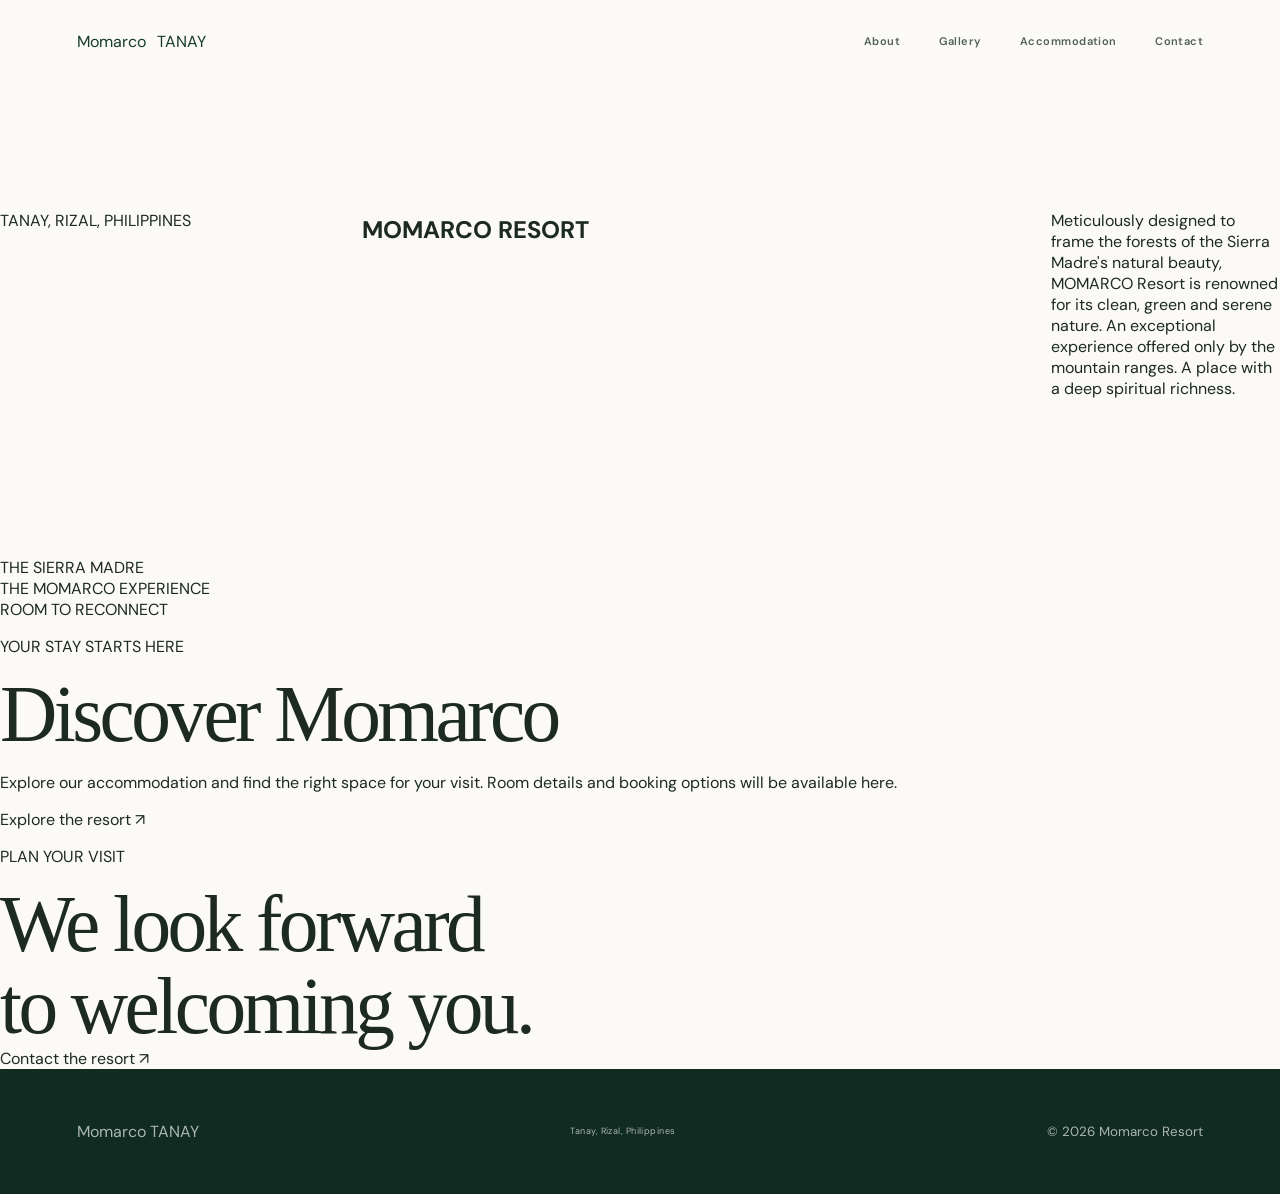
==== index.html @ d4efaa84 "Redesign homepage to match Momarco reference" ====
<!doctype html>
<html lang="en">
<head>
  <meta charset="utf-8">
  <meta name="viewport" content="width=device-width, initial-scale=1">
  <meta name="theme-color" content="#11112d">
  <meta name="description" content="Discover Momarco Resort in Tanay, Rizal, Philippines — a serene escape framed by the natural beauty of the Sierra Madre.">
  <title>Momarco Resort | Tanay, Rizal</title>
  <link rel="preconnect" href="https://fonts.googleapis.com">
  <link rel="preconnect" href="https://fonts.gstatic.com" crossorigin>
  <link href="https://fonts.googleapis.com/css2?family=Allura&family=DM+Sans:wght@400;500;600;700&family=Montserrat:wght@400;500;600;700&display=swap" rel="stylesheet">
  <link rel="stylesheet" href="assets/css/style.css">
  <script src="assets/js/main.js" defer></script>
</head>
<body>
  <a class="skip-link" href="#main">Skip to content</a>

  <header class="site-header">
    <a class="brand" href="#" aria-label="Momarco Tanay home">
      <span class="brand-script">Momarco</span>
      <span class="brand-place">TANAY</span>
    </a>
    <button class="menu-toggle" type="button" aria-label="Open navigation" aria-expanded="false" aria-controls="primary-nav">
      <span></span><span></span><span></span>
    </button>
    <nav class="primary-nav" id="primary-nav" aria-label="Main navigation">
      <a href="#about">About</a>
      <a href="#gallery">Gallery</a>
      <a href="#stay">Accommodation</a>
      <a href="#contact">Contact</a>
    </nav>
  </header>

  <main id="main">
    <section class="intro" id="about">
      <p class="location">TANAY, RIZAL, PHILIPPINES</p>
      <h1>MOMARCO RESORT</h1>
      <p class="intro-copy">Meticulously designed to frame the forests of the Sierra Madre's natural beauty, MOMARCO Resort is renowned for its clean, green and serene nature. An exceptional experience offered only by the mountain ranges. A place with a deep spiritual richness.</p>
      <div class="pink-rule" aria-hidden="true"></div>
    </section>

    <section class="gallery" id="gallery" aria-label="Resort gallery">
      <div class="gallery-tile gallery-one"><span>THE SIERRA MADRE</span></div>
      <div class="gallery-tile gallery-two"><span>THE MOMARCO EXPERIENCE</span></div>
      <div class="gallery-tile gallery-three"><span>ROOM TO RECONNECT</span></div>
    </section>

    <section class="stay" id="stay">
      <p class="location">YOUR STAY STARTS HERE</p>
      <h2>Discover <span>Momarco</span></h2>
      <p class="stay-copy">Explore our accommodation and find the right space for your visit. Room details and booking options will be available here.</p>
      <a class="outline-link" href="#contact">Explore the resort <span aria-hidden="true">↗</span></a>
    </section>

    <section class="contact" id="contact">
      <div class="pink-rule" aria-hidden="true"></div>
      <p class="location">PLAN YOUR VISIT</p>
      <h2>We look forward<br>to welcoming you.</h2>
      <a class="outline-link" href="mailto:">Contact the resort <span aria-hidden="true">↗</span></a>
    </section>
  </main>

  <footer class="site-footer">
    <a class="footer-brand" href="#">Momarco <span>TANAY</span></a>
    <p>Tanay, Rizal, Philippines</p>
    <small>© <span id="year"></span> Momarco Resort</small>
  </footer>
</body>
</html>
---- assets/css/style.css ----
:root {
  color-scheme: light;
  --forest: #173b2d;
  --forest-deep: #102b21;
  --moss: #71836a;
  --cream: #f4f1e8;
  --paper: #fbfaf6;
  --gold: #c6a66b;
  --ink: #1d2a23;
  --muted: #6e766e;
  --serif: "Playfair Display", Georgia, serif;
  --sans: "DM Sans", Arial, sans-serif;
}

* { box-sizing: border-box; }
html { scroll-behavior: smooth; }
body { margin: 0; background: var(--paper); color: var(--ink); font-family: var(--sans); -webkit-font-smoothing: antialiased; }
a { color: inherit; text-decoration: none; }
button { font: inherit; }
.skip-link { position: absolute; left: 12px; top: -60px; z-index: 20; padding: 12px 16px; background: white; color: var(--forest); }
.skip-link:focus { top: 12px; }

.site-header { height: 82px; padding: 0 clamp(22px, 6vw, 88px); display: flex; align-items: center; justify-content: space-between; background: var(--paper); position: relative; z-index: 10; }
.brand { display: inline-flex; align-items: center; gap: 11px; color: var(--forest); }
.brand-mark { width: 39px; height: 39px; display: grid; place-items: center; border: 1px solid var(--gold); border-radius: 50%; font: 600 24px var(--serif); color: var(--gold); }
.brand-name { font-size: 12px; font-weight: 700; letter-spacing: .16em; line-height: 1.35; }
.brand-name span { display: block; margin-top: 3px; font-size: 8px; font-weight: 500; letter-spacing: .22em; color: var(--moss); }
.primary-nav { display: flex; align-items: center; gap: clamp(22px, 3vw, 45px); font-size: 11px; font-weight: 600; letter-spacing: .04em; }
.primary-nav > a:not(.nav-book) { color: #536057; transition: color .2s ease; }
.primary-nav > a:not(.nav-book):hover { color: var(--gold); }
.nav-book { padding: 13px 18px; background: var(--forest); color: white; }
.nav-book span { margin-left: 10px; color: var(--gold); }
.menu-toggle { display: none; }

.hero { min-height: 650px; height: min(78vh, 790px); position: relative; overflow: hidden; display: flex; align-items: center; padding: 70px clamp(28px, 11vw, 160px); color: white; background: radial-gradient(ellipse at 76% 22%, rgba(173, 164, 117, .38), transparent 23%), radial-gradient(ellipse at 70% 80%, rgba(91, 122, 86, .6), transparent 35%), linear-gradient(112deg, #122d23 0%, #244b37 48%, #52664a 100%); }
.hero::before, .hero::after { content: ""; position: absolute; pointer-events: none; border: 1px solid rgba(237, 229, 202, .15); border-radius: 50%; transform: rotate(-25deg); }
.hero::before { width: 680px; height: 900px; right: 3%; top: -22%; }
.hero::after { width: 470px; height: 760px; right: 13%; top: -8%; }
.hero-shade { position: absolute; inset: 0; background: linear-gradient(90deg, rgba(9, 30, 22, .64), rgba(9, 30, 22, .12) 75%); }
.hero-content { position: relative; z-index: 1; max-width: 610px; }
.eyebrow { margin: 0 0 23px; color: var(--gold); font-size: 9px; font-weight: 700; letter-spacing: .23em; }
.eyebrow span { display: inline-block; width: 23px; height: 1px; margin: 0 10px 3px 0; background: var(--gold); }
.hero h1, h2 { margin: 0; font: 500 clamp(49px, 6.2vw, 86px)/1.04 var(--serif); letter-spacing: -.045em; }
.hero h1 em, h2 em { color: var(--gold); font-weight: 500; }
.hero-copy { max-width: 390px; margin: 25px 0 32px; color: rgba(255,255,255,.78); font-size: 13px; line-height: 1.9; }
.button { min-height: 49px; padding: 0 21px; display: inline-flex; align-items: center; justify-content: center; gap: 22px; font-size: 10px; font-weight: 700; letter-spacing: .08em; transition: transform .2s ease, background .2s ease; }
.button:hover { transform: translateY(-2px); }
.button-light { background: var(--cream); color: var(--forest); }
.button-light span { color: #9b7b45; font-size: 15px; }
.hero-note { position: absolute; left: clamp(28px, 11vw, 160px); bottom: 38px; display: flex; align-items: center; gap: 12px; color: rgba(255,255,255,.7); font-size: 8px; letter-spacing: .2em; }
.note-line { width: 36px; height: 1px; background: var(--gold); }
.hero-index { position: absolute; right: clamp(28px, 6vw, 88px); bottom: 38px; color: white; font: 17px var(--serif); }
.hero-index span { padding: 0 7px; color: var(--gold); }

.section-wrap { width: min(1120px, calc(100% - 56px)); margin: 0 auto; }
.intro { min-height: 475px; padding: 112px 0 105px; display: grid; grid-template-columns: 1fr 2fr .7fr; gap: 35px; align-items: start; }
.intro-kicker { padding-top: 9px; color: var(--moss); font-size: 9px; font-weight: 700; letter-spacing: .2em; }
.eyebrow-dark { color: var(--moss); }
.intro h2, .section-heading h2 { color: var(--forest); font-size: clamp(43px, 5vw, 65px); }
.intro h2 em, .section-heading h2 em { color: #9a9b76; }
.body-copy { max-width: 475px; margin: 24px 0 22px; color: var(--muted); font-size: 12px; line-height: 2; }
.text-link { display: inline-flex; gap: 18px; align-items: center; color: var(--forest); font-size: 10px; font-weight: 700; letter-spacing: .06em; border-bottom: 1px solid #c9c9b8; padding-bottom: 9px; }
.text-link span { color: var(--gold); font-size: 16px; }
.intro-stamp { width: 115px; height: 115px; margin: 35px auto 0; border: 1px solid #d7d4c7; border-radius: 50%; display: flex; flex-direction: column; justify-content: center; align-items: center; gap: 5px; color: var(--moss); font-size: 7px; letter-spacing: .2em; transform: rotate(9deg); }

.stay-section { padding: 100px 0 110px; background: var(--cream); }
.section-heading { display: flex; justify-content: space-between; align-items: end; gap: 40px; margin-bottom: 48px; }
.section-heading .eyebrow { margin-bottom: 18px; }
.section-description { max-width: 330px; margin: 0 0 7px; color: var(--muted); font-size: 12px; line-height: 1.9; }
.room-placeholder { display: grid; grid-template-columns: 1.1fr .9fr; background: var(--paper); }
.room-art { min-height: 330px; position: relative; overflow: hidden; background: linear-gradient(145deg, #a7ae91, #d5c8a7 55%, #6c8069); }
.sun-disc { position: absolute; width: 105px; height: 105px; border-radius: 50%; background: rgba(244, 226, 181, .75); top: 48px; right: 19%; }
.hill { position: absolute; width: 125%; height: 65%; bottom: -28%; border-radius: 50% 50% 0 0; transform: rotate(-9deg); }
.hill-back { left: -28%; background: #657d68; }
.hill-front { left: 20%; bottom: -39%; background: #334f3d; transform: rotate(13deg); }
.room-caption { position: absolute; left: 28px; bottom: 25px; color: rgba(255,255,255,.85); font-size: 8px; letter-spacing: .22em; }
.room-info { padding: clamp(28px, 5vw, 65px); display: flex; align-items: end; justify-content: space-between; gap: 20px; }
.room-info .eyebrow { margin-bottom: 16px; }
.room-info h3 { margin: 0 0 13px; color: var(--forest); font: 500 29px/1.15 var(--serif); }
.room-info p:not(.eyebrow) { max-width: 340px; margin: 0; color: var(--muted); font-size: 11px; line-height: 1.9; }
.room-arrow { color: var(--gold); font-size: 25px; }

.experience-section { min-height: 520px; padding: 110px 0; display: grid; grid-template-columns: 1fr 1fr; align-items: center; gap: 70px; }
.experience-copy { max-width: 490px; }
.experience-copy h2 { color: var(--forest); font-size: clamp(42px, 5vw, 64px); }
.experience-copy h2 em { color: #9a9b76; }
.experience-copy > p:not(.eyebrow) { max-width: 390px; margin: 23px 0 27px; color: var(--muted); font-size: 12px; line-height: 2; }
.button-outline { border: 1px solid #b9bdad; color: var(--forest); }
.button-outline span { color: var(--gold); font-size: 15px; }
.experience-art { min-height: 300px; position: relative; overflow: hidden; background: #e9e7dc; display: grid; place-items: center; }
.art-ring { width: 245px; height: 245px; border: 1px solid #a8ad92; border-radius: 50%; position: relative; }
.art-ring::before, .art-ring::after { content: ""; position: absolute; border: 1px solid #b9a77d; border-radius: 50%; inset: 22px; }
.art-ring::after { inset: 48px; border-color: #a8ad92; }
.art-leaf { position: absolute; width: 115px; height: 43px; border-radius: 100% 0 100% 0; background: #70846b; transform: rotate(-35deg); }
.leaf-one { top: 31%; left: 28%; }
.leaf-two { bottom: 29%; right: 23%; transform: rotate(145deg); background: #a1a17b; }
.experience-art > span { position: absolute; bottom: 22px; right: 24px; color: var(--moss); font-size: 8px; letter-spacing: .2em; }

.closing-cta { padding: 92px 24px 100px; text-align: center; color: white; background: var(--forest); }
.closing-cta .eyebrow { margin-bottom: 19px; }
.closing-cta h2 { margin-bottom: 29px; font-size: clamp(45px, 5.5vw, 70px); }
.site-footer { min-height: 125px; padding: 28px clamp(22px, 6vw, 88px); display: flex; align-items: center; justify-content: space-between; gap: 20px; background: var(--forest-deep); color: rgba(255,255,255,.65); }
.brand-footer { color: white; }
.brand-footer .brand-name span { color: #aeb89e; }
.site-footer > p, .footer-copy { font-size: 9px; letter-spacing: .05em; }
.footer-copy { color: rgba(255,255,255,.45); }

@media (max-width: 760px) {
  .site-header { height: 72px; padding: 0 20px; }
  .brand-mark { width: 35px; height: 35px; font-size: 21px; }
  .brand-name { font-size: 10px; }
  .brand-name span { font-size: 7px; }
  .menu-toggle { width: 42px; height: 42px; display: flex; flex-direction: column; align-items: center; justify-content: center; gap: 6px; border: 1px solid #d9d9ce; background: transparent; cursor: pointer; }
  .menu-toggle span { width: 17px; height: 1px; background: var(--forest); transition: transform .2s ease; }
  .menu-toggle[aria-expanded="true"] span:first-child { transform: translateY(3.5px) rotate(45deg); }
  .menu-toggle[aria-expanded="true"] span:last-child { transform: translateY(-3.5px) rotate(-45deg); }
  .primary-nav { position: absolute; top: 72px; left: 0; right: 0; display: none; padding: 15px 22px 24px; flex-direction: column; align-items: stretch; gap: 0; background: var(--paper); box-shadow: 0 15px 22px rgba(15,35,25,.1); }
  .primary-nav.is-open { display: flex; }
  .primary-nav > a:not(.nav-book) { padding: 14px 0; border-bottom: 1px solid #e9e7df; }
  .nav-book { margin-top: 16px; text-align: center; }
  .hero { min-height: 650px; height: calc(86svh - 72px); max-height: 760px; padding: 55px 27px 80px; align-items: center; }
  .hero::before { right: -52%; top: -8%; }
  .hero::after { right: -37%; top: 1%; }
  .hero-content { max-width: 440px; }
  .hero h1 { font-size: clamp(52px, 13vw, 72px); }
  .hero-copy { max-width: 310px; font-size: 12px; }
  .hero-note { left: 27px; bottom: 28px; font-size: 7px; }
  .hero-index { right: 27px; bottom: 27px; font-size: 15px; }
  .section-wrap { width: calc(100% - 48px); }
  .intro { min-height: auto; padding: 78px 0 82px; display: block; }
  .intro-kicker { margin-bottom: 42px; }
  .intro h2, .section-heading h2 { font-size: 51px; }
  .intro-stamp { width: 94px; height: 94px; margin: 38px 0 0 auto; font-size: 6px; }
  .stay-section { padding: 78px 0 82px; }
  .section-heading { display: block; margin-bottom: 31px; }
  .section-description { margin-top: 22px; max-width: 350px; }
  .room-placeholder { grid-template-columns: 1fr; }
  .room-art { min-height: 255px; }
  .room-info { min-height: 220px; padding: 28px 25px; }
  .room-info h3 { font-size: 27px; }
  .experience-section { min-height: auto; padding: 82px 0; grid-template-columns: 1fr; gap: 43px; }
  .experience-copy h2 { font-size: 49px; }
  .experience-art { min-height: 275px; }
  .closing-cta { padding: 78px 20px 82px; }
  .closing-cta h2 { font-size: 52px; }
  .site-footer { padding: 30px 24px; display: grid; grid-template-columns: 1fr; gap: 15px; }
  .site-footer > p { margin: 0; }
  .footer-copy { margin-top: 7px; }
}

@media (prefers-reduced-motion: reduce) {
  html { scroll-behavior: auto; }
  *, *::before, *::after { transition-duration: .01ms !important; animation-duration: .01ms !important; animation-iteration-count: 1 !important; }
}
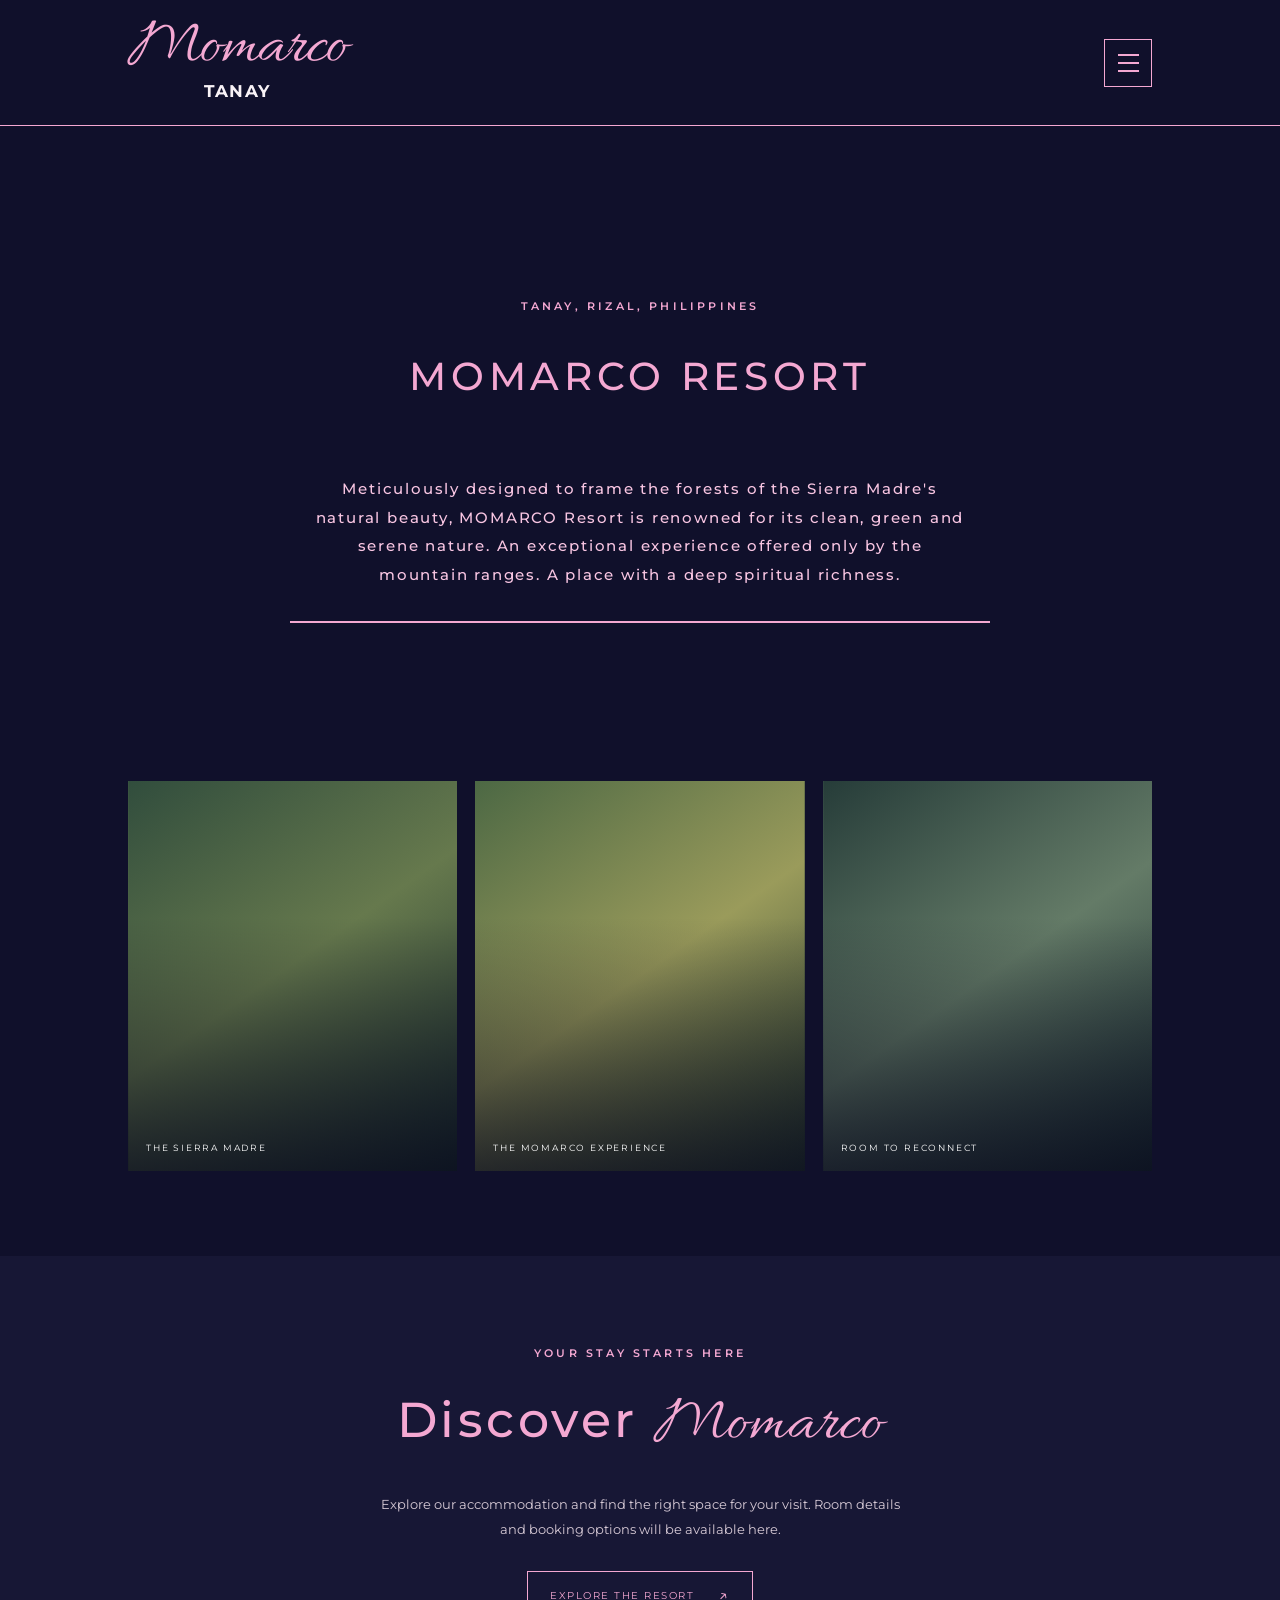
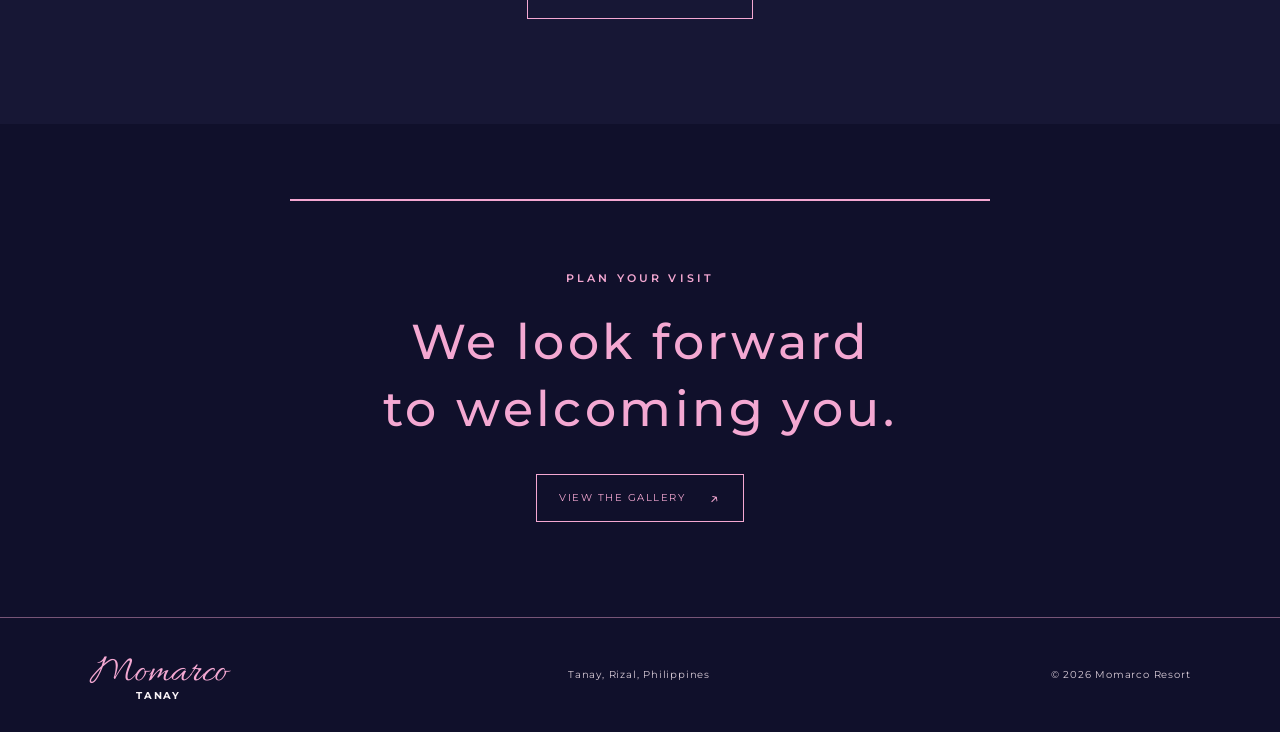
==== commit ff39c421: "Remove placeholder contact link from homepage" ====
--- a/index.html
+++ b/index.html
@@ -56,7 +56,7 @@
       <div class="pink-rule" aria-hidden="true"></div>
       <p class="location">PLAN YOUR VISIT</p>
       <h2>We look forward<br>to welcoming you.</h2>
-      <a class="outline-link" href="mailto:">Contact the resort <span aria-hidden="true">↗</span></a>
+      <a class="outline-link" href="#gallery">View the gallery <span aria-hidden="true">↗</span></a>
     </section>
   </main>
 
--- a/assets/css/style.css
+++ b/assets/css/style.css
@@ -1,154 +1,82 @@
 :root {
-  color-scheme: light;
-  --forest: #173b2d;
-  --forest-deep: #102b21;
-  --moss: #71836a;
-  --cream: #f4f1e8;
-  --paper: #fbfaf6;
-  --gold: #c6a66b;
-  --ink: #1d2a23;
-  --muted: #6e766e;
-  --serif: "Playfair Display", Georgia, serif;
-  --sans: "DM Sans", Arial, sans-serif;
+  --night: #10102b;
+  --night-soft: #171735;
+  --pink: #f4a8d2;
+  --pink-soft: #f8c5e2;
+  --white: #f8f2f6;
+  --muted: #d8cbd7;
+  --sans: "Montserrat", "DM Sans", Arial, sans-serif;
 }
-
 * { box-sizing: border-box; }
 html { scroll-behavior: smooth; }
-body { margin: 0; background: var(--paper); color: var(--ink); font-family: var(--sans); -webkit-font-smoothing: antialiased; }
+body { margin: 0; color: var(--white); background: var(--night); font-family: var(--sans); -webkit-font-smoothing: antialiased; }
 a { color: inherit; text-decoration: none; }
-button { font: inherit; }
-.skip-link { position: absolute; left: 12px; top: -60px; z-index: 20; padding: 12px 16px; background: white; color: var(--forest); }
+.skip-link { position: absolute; top: -60px; left: 12px; z-index: 20; padding: 12px; background: white; color: var(--night); }
 .skip-link:focus { top: 12px; }
-
-.site-header { height: 82px; padding: 0 clamp(22px, 6vw, 88px); display: flex; align-items: center; justify-content: space-between; background: var(--paper); position: relative; z-index: 10; }
-.brand { display: inline-flex; align-items: center; gap: 11px; color: var(--forest); }
-.brand-mark { width: 39px; height: 39px; display: grid; place-items: center; border: 1px solid var(--gold); border-radius: 50%; font: 600 24px var(--serif); color: var(--gold); }
-.brand-name { font-size: 12px; font-weight: 700; letter-spacing: .16em; line-height: 1.35; }
-.brand-name span { display: block; margin-top: 3px; font-size: 8px; font-weight: 500; letter-spacing: .22em; color: var(--moss); }
-.primary-nav { display: flex; align-items: center; gap: clamp(22px, 3vw, 45px); font-size: 11px; font-weight: 600; letter-spacing: .04em; }
-.primary-nav > a:not(.nav-book) { color: #536057; transition: color .2s ease; }
-.primary-nav > a:not(.nav-book):hover { color: var(--gold); }
-.nav-book { padding: 13px 18px; background: var(--forest); color: white; }
-.nav-book span { margin-left: 10px; color: var(--gold); }
-.menu-toggle { display: none; }
-
-.hero { min-height: 650px; height: min(78vh, 790px); position: relative; overflow: hidden; display: flex; align-items: center; padding: 70px clamp(28px, 11vw, 160px); color: white; background: radial-gradient(ellipse at 76% 22%, rgba(173, 164, 117, .38), transparent 23%), radial-gradient(ellipse at 70% 80%, rgba(91, 122, 86, .6), transparent 35%), linear-gradient(112deg, #122d23 0%, #244b37 48%, #52664a 100%); }
-.hero::before, .hero::after { content: ""; position: absolute; pointer-events: none; border: 1px solid rgba(237, 229, 202, .15); border-radius: 50%; transform: rotate(-25deg); }
-.hero::before { width: 680px; height: 900px; right: 3%; top: -22%; }
-.hero::after { width: 470px; height: 760px; right: 13%; top: -8%; }
-.hero-shade { position: absolute; inset: 0; background: linear-gradient(90deg, rgba(9, 30, 22, .64), rgba(9, 30, 22, .12) 75%); }
-.hero-content { position: relative; z-index: 1; max-width: 610px; }
-.eyebrow { margin: 0 0 23px; color: var(--gold); font-size: 9px; font-weight: 700; letter-spacing: .23em; }
-.eyebrow span { display: inline-block; width: 23px; height: 1px; margin: 0 10px 3px 0; background: var(--gold); }
-.hero h1, h2 { margin: 0; font: 500 clamp(49px, 6.2vw, 86px)/1.04 var(--serif); letter-spacing: -.045em; }
-.hero h1 em, h2 em { color: var(--gold); font-weight: 500; }
-.hero-copy { max-width: 390px; margin: 25px 0 32px; color: rgba(255,255,255,.78); font-size: 13px; line-height: 1.9; }
-.button { min-height: 49px; padding: 0 21px; display: inline-flex; align-items: center; justify-content: center; gap: 22px; font-size: 10px; font-weight: 700; letter-spacing: .08em; transition: transform .2s ease, background .2s ease; }
-.button:hover { transform: translateY(-2px); }
-.button-light { background: var(--cream); color: var(--forest); }
-.button-light span { color: #9b7b45; font-size: 15px; }
-.hero-note { position: absolute; left: clamp(28px, 11vw, 160px); bottom: 38px; display: flex; align-items: center; gap: 12px; color: rgba(255,255,255,.7); font-size: 8px; letter-spacing: .2em; }
-.note-line { width: 36px; height: 1px; background: var(--gold); }
-.hero-index { position: absolute; right: clamp(28px, 6vw, 88px); bottom: 38px; color: white; font: 17px var(--serif); }
-.hero-index span { padding: 0 7px; color: var(--gold); }
-
-.section-wrap { width: min(1120px, calc(100% - 56px)); margin: 0 auto; }
-.intro { min-height: 475px; padding: 112px 0 105px; display: grid; grid-template-columns: 1fr 2fr .7fr; gap: 35px; align-items: start; }
-.intro-kicker { padding-top: 9px; color: var(--moss); font-size: 9px; font-weight: 700; letter-spacing: .2em; }
-.eyebrow-dark { color: var(--moss); }
-.intro h2, .section-heading h2 { color: var(--forest); font-size: clamp(43px, 5vw, 65px); }
-.intro h2 em, .section-heading h2 em { color: #9a9b76; }
-.body-copy { max-width: 475px; margin: 24px 0 22px; color: var(--muted); font-size: 12px; line-height: 2; }
-.text-link { display: inline-flex; gap: 18px; align-items: center; color: var(--forest); font-size: 10px; font-weight: 700; letter-spacing: .06em; border-bottom: 1px solid #c9c9b8; padding-bottom: 9px; }
-.text-link span { color: var(--gold); font-size: 16px; }
-.intro-stamp { width: 115px; height: 115px; margin: 35px auto 0; border: 1px solid #d7d4c7; border-radius: 50%; display: flex; flex-direction: column; justify-content: center; align-items: center; gap: 5px; color: var(--moss); font-size: 7px; letter-spacing: .2em; transform: rotate(9deg); }
-
-.stay-section { padding: 100px 0 110px; background: var(--cream); }
-.section-heading { display: flex; justify-content: space-between; align-items: end; gap: 40px; margin-bottom: 48px; }
-.section-heading .eyebrow { margin-bottom: 18px; }
-.section-description { max-width: 330px; margin: 0 0 7px; color: var(--muted); font-size: 12px; line-height: 1.9; }
-.room-placeholder { display: grid; grid-template-columns: 1.1fr .9fr; background: var(--paper); }
-.room-art { min-height: 330px; position: relative; overflow: hidden; background: linear-gradient(145deg, #a7ae91, #d5c8a7 55%, #6c8069); }
-.sun-disc { position: absolute; width: 105px; height: 105px; border-radius: 50%; background: rgba(244, 226, 181, .75); top: 48px; right: 19%; }
-.hill { position: absolute; width: 125%; height: 65%; bottom: -28%; border-radius: 50% 50% 0 0; transform: rotate(-9deg); }
-.hill-back { left: -28%; background: #657d68; }
-.hill-front { left: 20%; bottom: -39%; background: #334f3d; transform: rotate(13deg); }
-.room-caption { position: absolute; left: 28px; bottom: 25px; color: rgba(255,255,255,.85); font-size: 8px; letter-spacing: .22em; }
-.room-info { padding: clamp(28px, 5vw, 65px); display: flex; align-items: end; justify-content: space-between; gap: 20px; }
-.room-info .eyebrow { margin-bottom: 16px; }
-.room-info h3 { margin: 0 0 13px; color: var(--forest); font: 500 29px/1.15 var(--serif); }
-.room-info p:not(.eyebrow) { max-width: 340px; margin: 0; color: var(--muted); font-size: 11px; line-height: 1.9; }
-.room-arrow { color: var(--gold); font-size: 25px; }
-
-.experience-section { min-height: 520px; padding: 110px 0; display: grid; grid-template-columns: 1fr 1fr; align-items: center; gap: 70px; }
-.experience-copy { max-width: 490px; }
-.experience-copy h2 { color: var(--forest); font-size: clamp(42px, 5vw, 64px); }
-.experience-copy h2 em { color: #9a9b76; }
-.experience-copy > p:not(.eyebrow) { max-width: 390px; margin: 23px 0 27px; color: var(--muted); font-size: 12px; line-height: 2; }
-.button-outline { border: 1px solid #b9bdad; color: var(--forest); }
-.button-outline span { color: var(--gold); font-size: 15px; }
-.experience-art { min-height: 300px; position: relative; overflow: hidden; background: #e9e7dc; display: grid; place-items: center; }
-.art-ring { width: 245px; height: 245px; border: 1px solid #a8ad92; border-radius: 50%; position: relative; }
-.art-ring::before, .art-ring::after { content: ""; position: absolute; border: 1px solid #b9a77d; border-radius: 50%; inset: 22px; }
-.art-ring::after { inset: 48px; border-color: #a8ad92; }
-.art-leaf { position: absolute; width: 115px; height: 43px; border-radius: 100% 0 100% 0; background: #70846b; transform: rotate(-35deg); }
-.leaf-one { top: 31%; left: 28%; }
-.leaf-two { bottom: 29%; right: 23%; transform: rotate(145deg); background: #a1a17b; }
-.experience-art > span { position: absolute; bottom: 22px; right: 24px; color: var(--moss); font-size: 8px; letter-spacing: .2em; }
-
-.closing-cta { padding: 92px 24px 100px; text-align: center; color: white; background: var(--forest); }
-.closing-cta .eyebrow { margin-bottom: 19px; }
-.closing-cta h2 { margin-bottom: 29px; font-size: clamp(45px, 5.5vw, 70px); }
-.site-footer { min-height: 125px; padding: 28px clamp(22px, 6vw, 88px); display: flex; align-items: center; justify-content: space-between; gap: 20px; background: var(--forest-deep); color: rgba(255,255,255,.65); }
-.brand-footer { color: white; }
-.brand-footer .brand-name span { color: #aeb89e; }
-.site-footer > p, .footer-copy { font-size: 9px; letter-spacing: .05em; }
-.footer-copy { color: rgba(255,255,255,.45); }
-
-@media (max-width: 760px) {
-  .site-header { height: 72px; padding: 0 20px; }
-  .brand-mark { width: 35px; height: 35px; font-size: 21px; }
-  .brand-name { font-size: 10px; }
-  .brand-name span { font-size: 7px; }
-  .menu-toggle { width: 42px; height: 42px; display: flex; flex-direction: column; align-items: center; justify-content: center; gap: 6px; border: 1px solid #d9d9ce; background: transparent; cursor: pointer; }
-  .menu-toggle span { width: 17px; height: 1px; background: var(--forest); transition: transform .2s ease; }
-  .menu-toggle[aria-expanded="true"] span:first-child { transform: translateY(3.5px) rotate(45deg); }
-  .menu-toggle[aria-expanded="true"] span:last-child { transform: translateY(-3.5px) rotate(-45deg); }
-  .primary-nav { position: absolute; top: 72px; left: 0; right: 0; display: none; padding: 15px 22px 24px; flex-direction: column; align-items: stretch; gap: 0; background: var(--paper); box-shadow: 0 15px 22px rgba(15,35,25,.1); }
-  .primary-nav.is-open { display: flex; }
-  .primary-nav > a:not(.nav-book) { padding: 14px 0; border-bottom: 1px solid #e9e7df; }
-  .nav-book { margin-top: 16px; text-align: center; }
-  .hero { min-height: 650px; height: calc(86svh - 72px); max-height: 760px; padding: 55px 27px 80px; align-items: center; }
-  .hero::before { right: -52%; top: -8%; }
-  .hero::after { right: -37%; top: 1%; }
-  .hero-content { max-width: 440px; }
-  .hero h1 { font-size: clamp(52px, 13vw, 72px); }
-  .hero-copy { max-width: 310px; font-size: 12px; }
-  .hero-note { left: 27px; bottom: 28px; font-size: 7px; }
-  .hero-index { right: 27px; bottom: 27px; font-size: 15px; }
-  .section-wrap { width: calc(100% - 48px); }
-  .intro { min-height: auto; padding: 78px 0 82px; display: block; }
-  .intro-kicker { margin-bottom: 42px; }
-  .intro h2, .section-heading h2 { font-size: 51px; }
-  .intro-stamp { width: 94px; height: 94px; margin: 38px 0 0 auto; font-size: 6px; }
-  .stay-section { padding: 78px 0 82px; }
-  .section-heading { display: block; margin-bottom: 31px; }
-  .section-description { margin-top: 22px; max-width: 350px; }
-  .room-placeholder { grid-template-columns: 1fr; }
-  .room-art { min-height: 255px; }
-  .room-info { min-height: 220px; padding: 28px 25px; }
-  .room-info h3 { font-size: 27px; }
-  .experience-section { min-height: auto; padding: 82px 0; grid-template-columns: 1fr; gap: 43px; }
-  .experience-copy h2 { font-size: 49px; }
-  .experience-art { min-height: 275px; }
-  .closing-cta { padding: 78px 20px 82px; }
-  .closing-cta h2 { font-size: 52px; }
-  .site-footer { padding: 30px 24px; display: grid; grid-template-columns: 1fr; gap: 15px; }
-  .site-footer > p { margin: 0; }
-  .footer-copy { margin-top: 7px; }
+.site-header { min-height: 126px; padding: 20px 7%; display: flex; align-items: center; justify-content: space-between; border-bottom: 1px solid var(--pink); position: relative; z-index: 5; background: var(--night); }
+.brand { display: flex; flex-direction: column; align-items: center; min-width: 175px; color: var(--pink); }
+.brand-script { font: 400 67px/.72 "Allura", cursive; letter-spacing: -.025em; }
+.brand-place { margin-top: 8px; font-size: 17px; font-weight: 700; letter-spacing: .08em; color: var(--white); }
+.menu-toggle { width: 48px; height: 48px; border: 1px solid var(--pink); background: transparent; display: flex; flex-direction: column; justify-content: center; align-items: center; gap: 6px; cursor: pointer; }
+.menu-toggle span { width: 21px; height: 2px; background: var(--pink); transition: transform .2s ease; }
+.menu-toggle[aria-expanded="true"] span:first-child { transform: translateY(8px) rotate(45deg); }
+.menu-toggle[aria-expanded="true"] span:nth-child(2) { opacity: 0; }
+.menu-toggle[aria-expanded="true"] span:last-child { transform: translateY(-8px) rotate(-45deg); }
+.primary-nav { display: none; position: absolute; top: 100%; right: 7%; width: min(270px, 86vw); padding: 12px 22px; background: var(--night-soft); border: 1px solid var(--pink); }
+.primary-nav.is-open { display: flex; flex-direction: column; }
+.primary-nav a { padding: 15px 2px; color: var(--pink-soft); font-size: 11px; letter-spacing: .13em; text-transform: uppercase; border-bottom: 1px solid rgba(244,168,210,.22); }
+.primary-nav a:last-child { border-bottom: 0; }
+.intro { min-height: 560px; padding: 115px 25px 65px; display: flex; flex-direction: column; align-items: center; justify-content: center; text-align: center; }
+.location { margin: 0 0 39px; color: var(--pink); font-size: 11px; font-weight: 600; letter-spacing: .29em; }
+h1 { margin: 0; color: var(--pink); font-size: clamp(25px, 5vw, 39px); font-weight: 500; letter-spacing: .12em; }
+.intro-copy { max-width: 650px; margin: 75px auto 32px; color: var(--pink-soft); font-size: 14px; font-weight: 500; line-height: 1.9; letter-spacing: .12em; }
+.pink-rule { width: min(100%, 700px); height: 2px; background: var(--pink); }
+.gallery { display: grid; grid-template-columns: repeat(3, 1fr); gap: 12px; padding: 35px 7% 85px; }
+.gallery-tile { min-height: 260px; display: flex; align-items: end; padding: 18px; background-color: #263a35; background-size: cover; background-position: center; position: relative; overflow: hidden; }
+.gallery-tile::before { content: ""; position: absolute; inset: 0; background: linear-gradient(180deg, transparent 35%, rgba(10,12,30,.76)); }
+.gallery-tile span { position: relative; color: white; font-size: 9px; letter-spacing: .2em; }
+.gallery-one { background-image: linear-gradient(145deg, #314d3d, #66794d 48%, #182c2c); }
+.gallery-two { background-image: linear-gradient(145deg, #4c6844, #9a9b5b 50%, #273b2d); }
+.gallery-three { background-image: linear-gradient(145deg, #263c39, #647b67 50%, #182b30); }
+.stay { padding: 90px 25px 105px; text-align: center; background: var(--night-soft); }
+.stay .location, .contact .location { margin-bottom: 24px; }
+.stay h2, .contact h2 { margin: 0; color: var(--pink); font-size: clamp(32px, 6vw, 49px); font-weight: 500; letter-spacing: .07em; }
+.stay h2 span { font-family: "Allura", cursive; font-size: 1.35em; letter-spacing: 0; }
+.stay-copy { max-width: 520px; margin: 25px auto 30px; color: var(--muted); font-size: 13px; line-height: 1.9; }
+.outline-link { min-height: 48px; display: inline-flex; align-items: center; gap: 24px; padding: 0 22px; border: 1px solid var(--pink); color: var(--pink); font-size: 10px; letter-spacing: .15em; text-transform: uppercase; }
+.outline-link span { font-size: 17px; }
+.contact { padding: 75px 25px 95px; display: flex; flex-direction: column; align-items: center; text-align: center; }
+.contact .pink-rule { margin-bottom: 70px; }
+.contact h2 { margin-bottom: 32px; line-height: 1.35; }
+.site-footer { padding: 30px 7%; display: flex; align-items: center; justify-content: space-between; gap: 20px; border-top: 1px solid rgba(244,168,210,.45); color: var(--muted); }
+.footer-brand { color: var(--pink); font: 40px "Allura", cursive; }
+.footer-brand span { display: block; margin-top: -9px; text-align: center; color: var(--white); font: 700 10px var(--sans); letter-spacing: .18em; }
+.site-footer p, .site-footer small { font-size: 10px; letter-spacing: .08em; }
+@media (min-width: 900px) {
+  .site-header { padding-left: 10%; padding-right: 10%; }
+  .intro { min-height: 620px; }
+  .intro-copy { font-size: 15px; }
+  .gallery { padding-left: 10%; padding-right: 10%; gap: 18px; }
+  .gallery-tile { min-height: 390px; }
 }
-
+@media (max-width: 600px) {
+  .site-header { min-height: 118px; padding: 17px 22px; }
+  .brand-script { font-size: 62px; }
+  .menu-toggle { width: 43px; height: 43px; }
+  .intro { min-height: 570px; padding: 92px 23px 48px; }
+  .location { margin-bottom: 34px; font-size: 10px; letter-spacing: .23em; }
+  h1 { font-size: 26px; letter-spacing: .1em; }
+  .intro-copy { margin-top: 73px; margin-bottom: 27px; font-size: 12px; line-height: 1.85; letter-spacing: .105em; }
+  .gallery { grid-template-columns: 1fr 1fr; gap: 9px; padding: 28px 22px 68px; }
+  .gallery-tile { min-height: 190px; padding: 13px; }
+  .gallery-three { grid-column: 1 / -1; min-height: 180px; }
+  .stay { padding: 75px 23px 82px; }
+  .stay-copy { font-size: 12px; }
+  .contact { padding: 58px 22px 75px; }
+  .contact .pink-rule { margin-bottom: 58px; }
+  .site-footer { padding: 28px 22px; flex-direction: column; text-align: center; }
+}
 @media (prefers-reduced-motion: reduce) {
   html { scroll-behavior: auto; }
-  *, *::before, *::after { transition-duration: .01ms !important; animation-duration: .01ms !important; animation-iteration-count: 1 !important; }
-}
+  *, *::before, *::after { transition-duration: .01ms !important; animation-duration: .01ms !important; }
+}
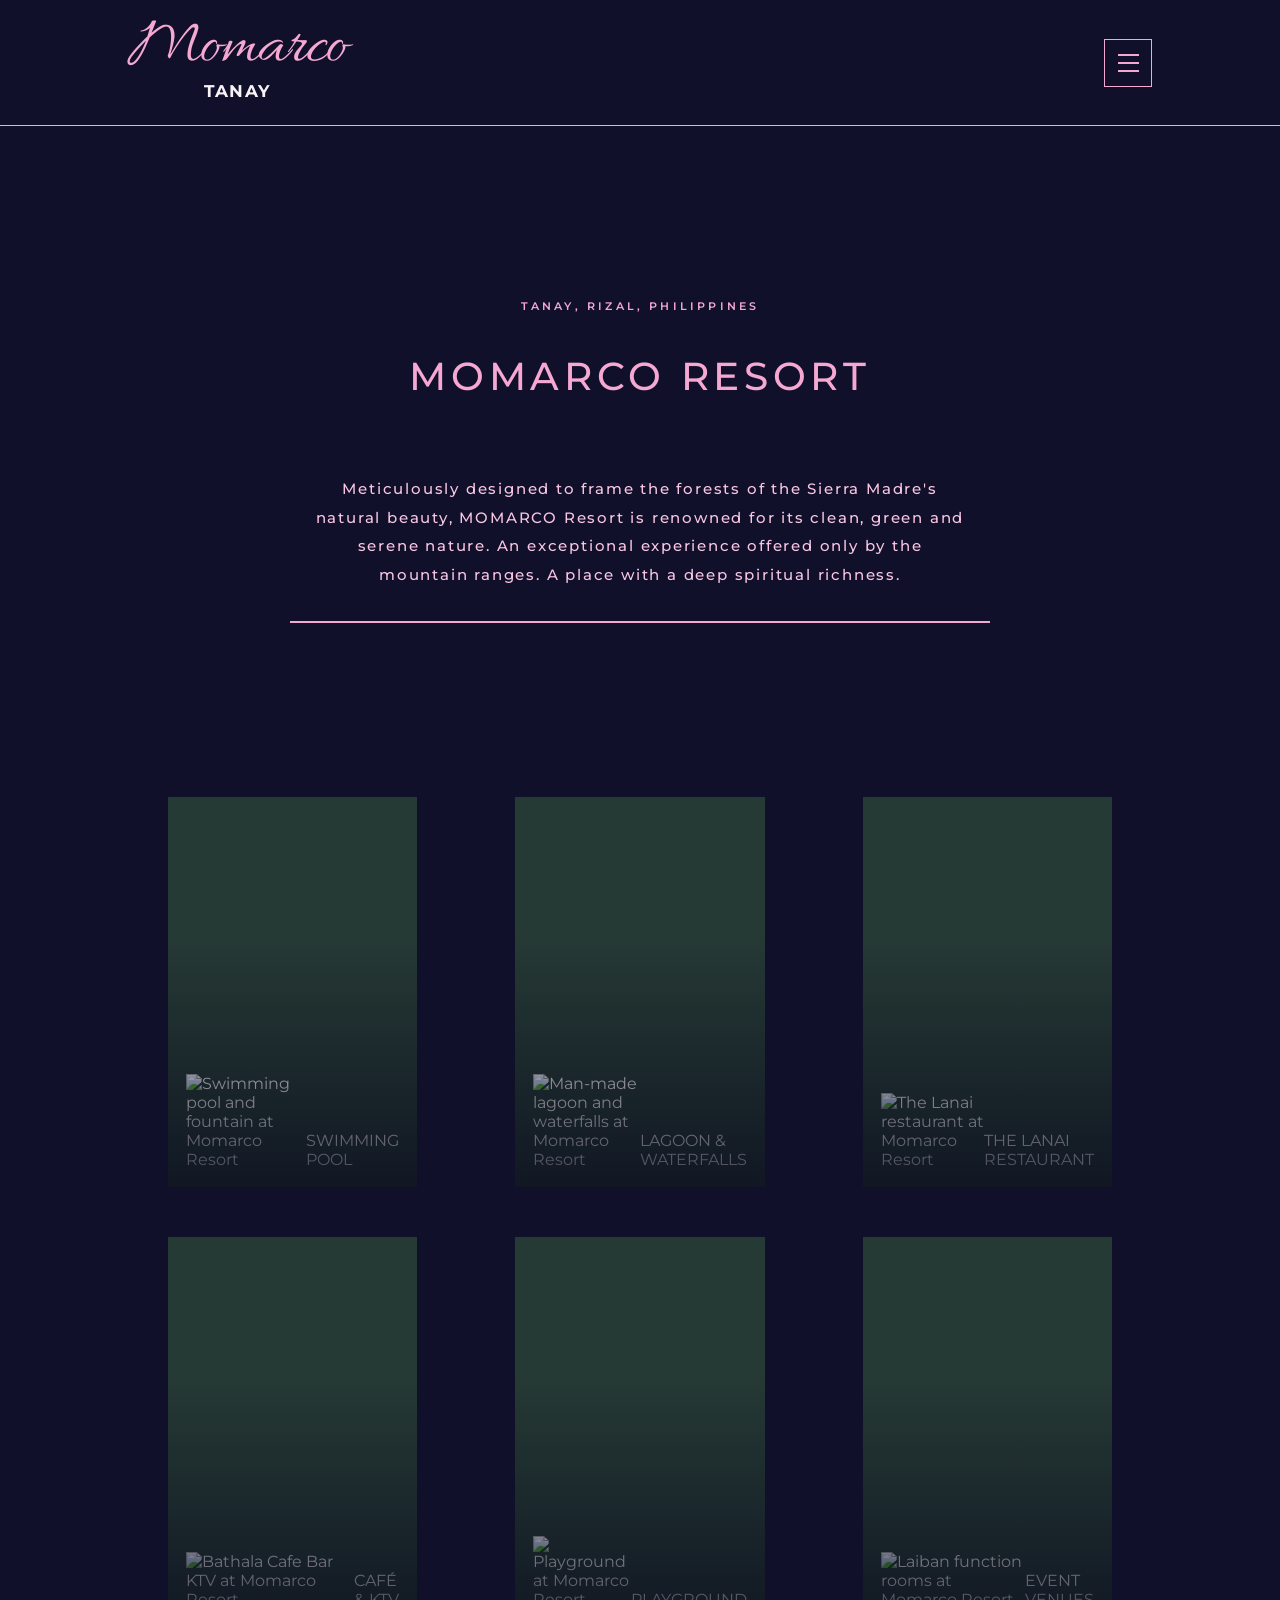
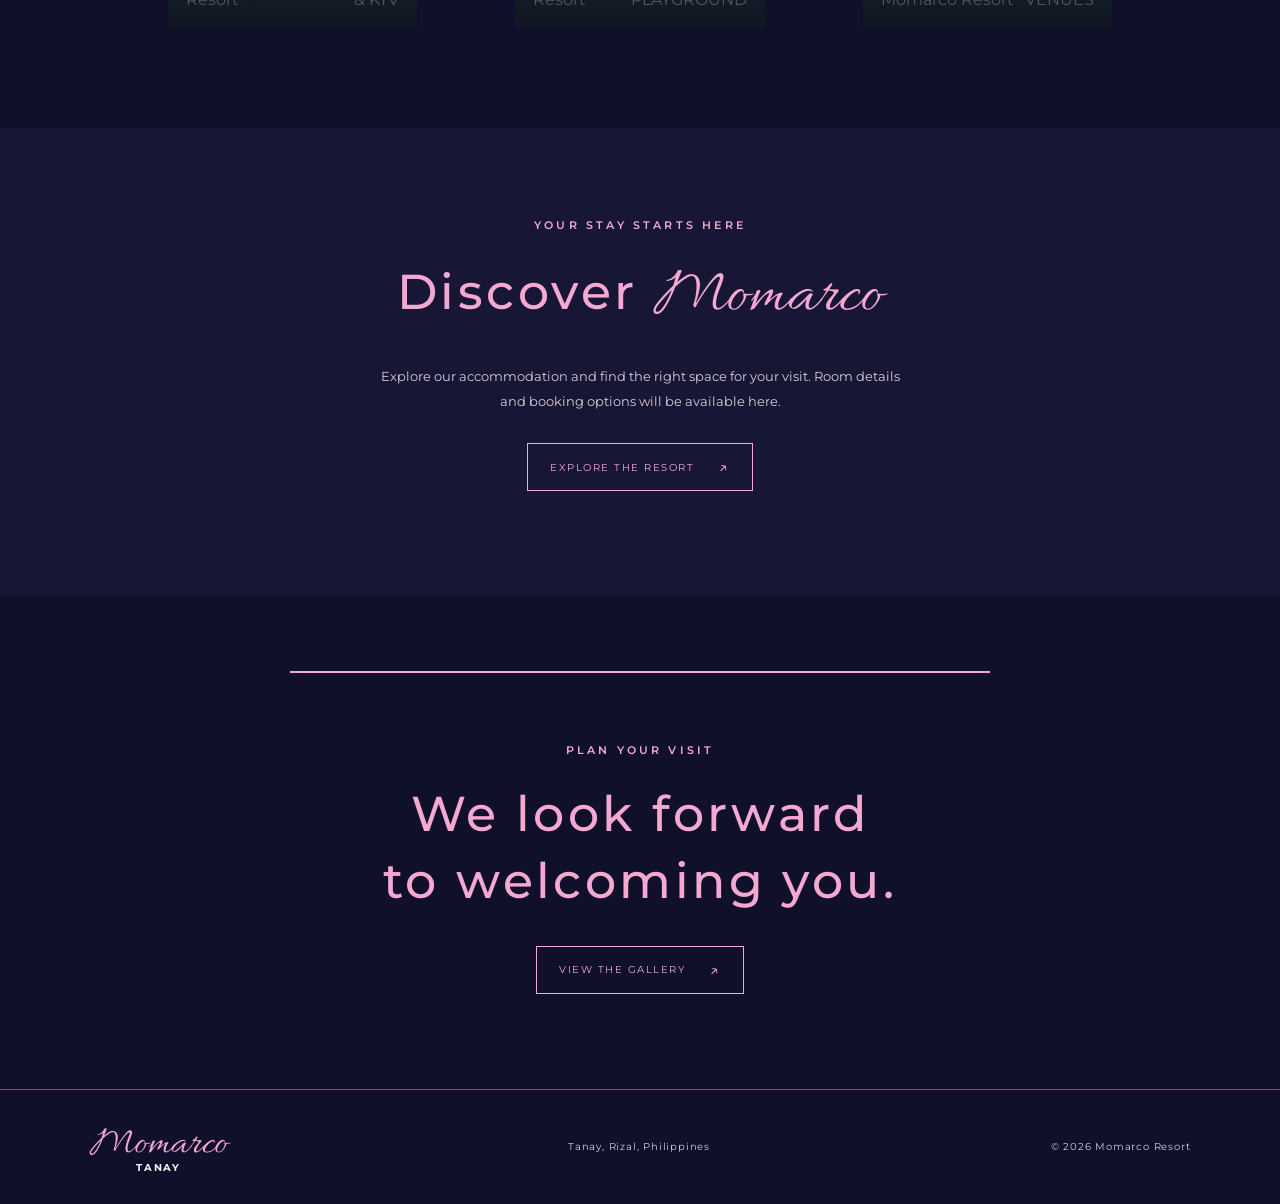
==== commit a0f0a83d: "Add official Momarco Resort photo gallery" ====
--- a/index.html
+++ b/index.html
@@ -39,10 +39,13 @@
       <div class="pink-rule" aria-hidden="true"></div>
     </section>
 
-    <section class="gallery" id="gallery" aria-label="Resort gallery">
-      <div class="gallery-tile gallery-one"><span>THE SIERRA MADRE</span></div>
-      <div class="gallery-tile gallery-two"><span>THE MOMARCO EXPERIENCE</span></div>
-      <div class="gallery-tile gallery-three"><span>ROOM TO RECONNECT</span></div>
+    <section class="gallery" id="gallery" aria-label="Momarco Resort photo gallery">
+      <figure class="gallery-tile"><img src="https://i.imgur.com/vKalAMG.jpg" alt="Swimming pool and fountain at Momarco Resort" loading="lazy"><figcaption>SWIMMING POOL</figcaption></figure>
+      <figure class="gallery-tile"><img src="https://i.imgur.com/JfHEMKg.jpg" alt="Man-made lagoon and waterfalls at Momarco Resort" loading="lazy"><figcaption>LAGOON & WATERFALLS</figcaption></figure>
+      <figure class="gallery-tile"><img src="https://i.imgur.com/eNV8ScJ.jpg" alt="The Lanai restaurant at Momarco Resort" loading="lazy"><figcaption>THE LANAI RESTAURANT</figcaption></figure>
+      <figure class="gallery-tile"><img src="https://i.imgur.com/CtgHnBZ.jpg" alt="Bathala Cafe Bar KTV at Momarco Resort" loading="lazy"><figcaption>CAFÉ & KTV</figcaption></figure>
+      <figure class="gallery-tile"><img src="https://i.imgur.com/NjPtVIZ.jpg" alt="Playground at Momarco Resort" loading="lazy"><figcaption>PLAYGROUND</figcaption></figure>
+      <figure class="gallery-tile"><img src="https://i.imgur.com/b7QrqiZ.jpg" alt="Laiban function rooms at Momarco Resort" loading="lazy"><figcaption>EVENT VENUES</figcaption></figure>
     </section>
 
     <section class="stay" id="stay">
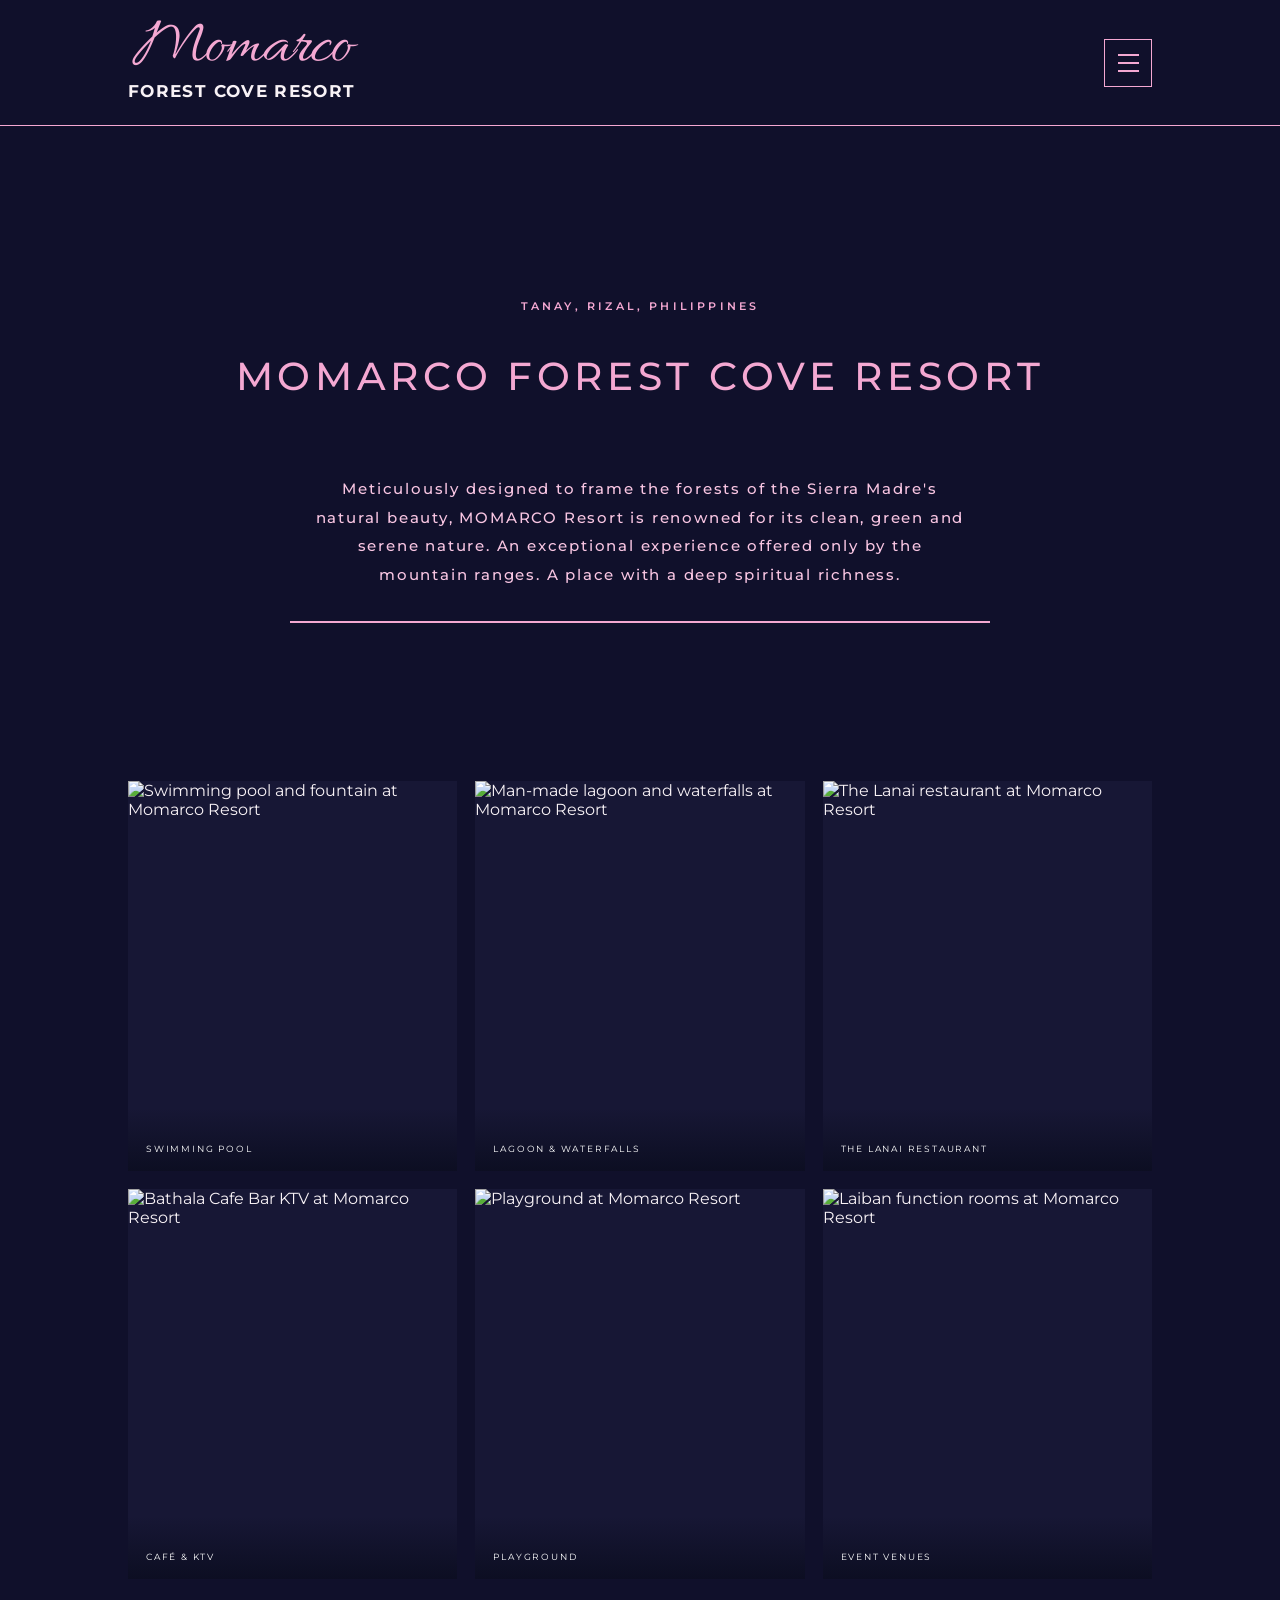
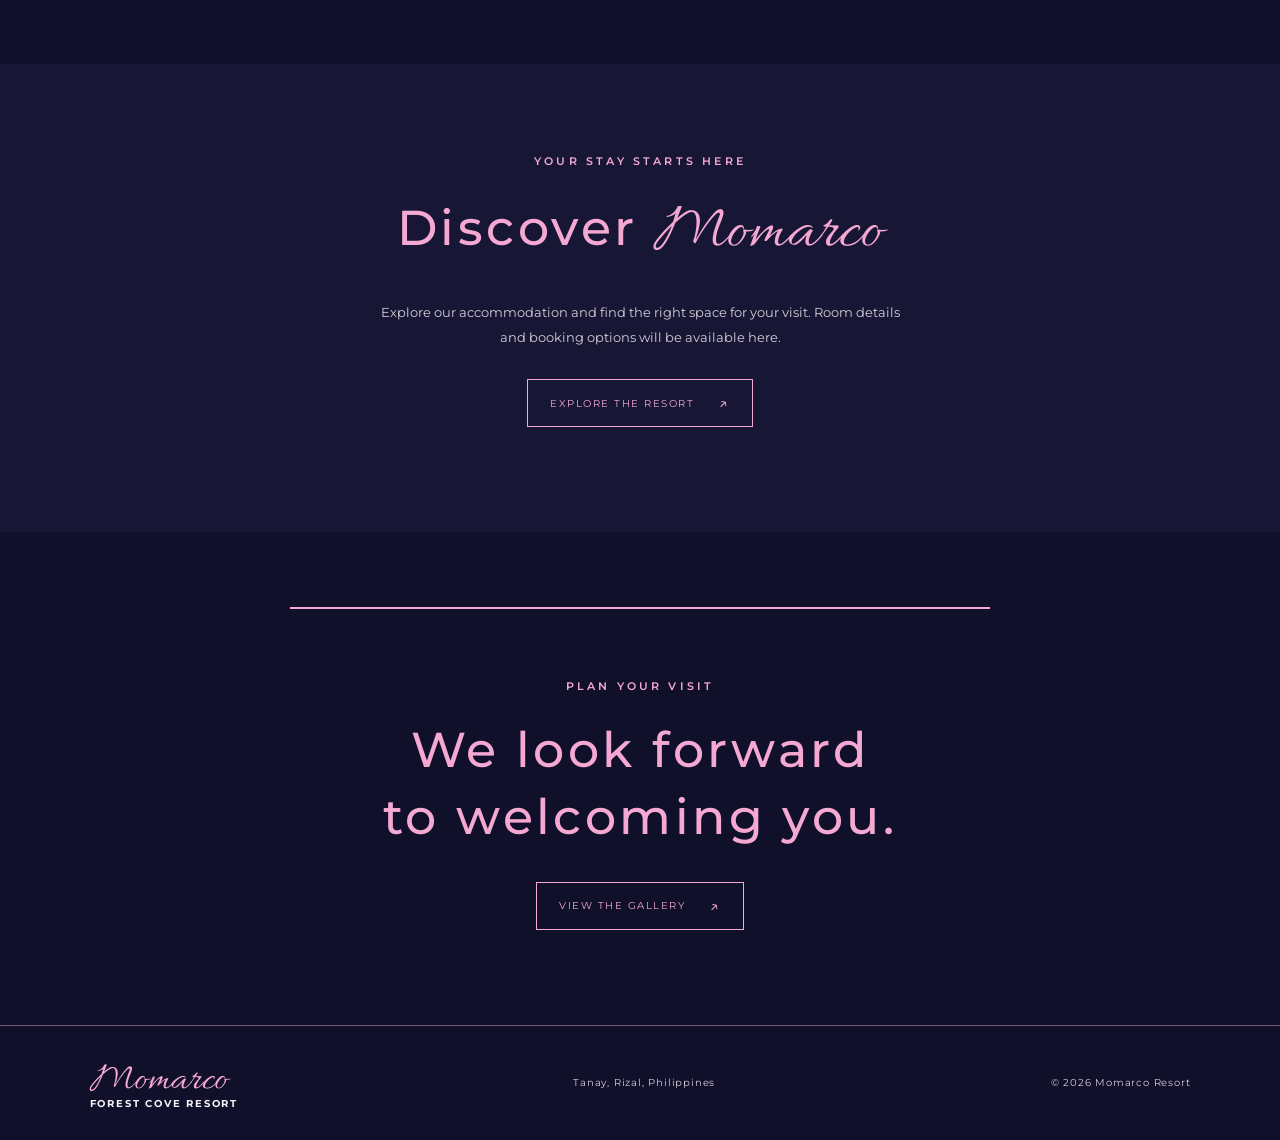
==== commit b040a546: "Rename resort throughout homepage to Momarco Forest Cove Resort" ====
--- a/index.html
+++ b/index.html
@@ -4,8 +4,8 @@
   <meta charset="utf-8">
   <meta name="viewport" content="width=device-width, initial-scale=1">
   <meta name="theme-color" content="#11112d">
-  <meta name="description" content="Discover Momarco Resort in Tanay, Rizal, Philippines — a serene escape framed by the natural beauty of the Sierra Madre.">
-  <title>Momarco Resort | Tanay, Rizal</title>
+  <meta name="description" content="Discover Momarco Forest Cove Resort in Tanay, Rizal, Philippines — a serene escape framed by the natural beauty of the Sierra Madre.">
+  <title>Momarco Forest Cove Resort | Tanay, Rizal</title>
   <link rel="preconnect" href="https://fonts.googleapis.com">
   <link rel="preconnect" href="https://fonts.gstatic.com" crossorigin>
   <link href="https://fonts.googleapis.com/css2?family=Allura&family=DM+Sans:wght@400;500;600;700&family=Montserrat:wght@400;500;600;700&display=swap" rel="stylesheet">
@@ -16,9 +16,9 @@
   <a class="skip-link" href="#main">Skip to content</a>
 
   <header class="site-header">
-    <a class="brand" href="#" aria-label="Momarco Tanay home">
+    <a class="brand" href="#" aria-label="Momarco Forest Cove Resort home">
       <span class="brand-script">Momarco</span>
-      <span class="brand-place">TANAY</span>
+      <span class="brand-place">FOREST COVE RESORT</span>
     </a>
     <button class="menu-toggle" type="button" aria-label="Open navigation" aria-expanded="false" aria-controls="primary-nav">
       <span></span><span></span><span></span>
@@ -34,7 +34,7 @@
   <main id="main">
     <section class="intro" id="about">
       <p class="location">TANAY, RIZAL, PHILIPPINES</p>
-      <h1>MOMARCO RESORT</h1>
+      <h1>MOMARCO FOREST COVE RESORT</h1>
       <p class="intro-copy">Meticulously designed to frame the forests of the Sierra Madre's natural beauty, MOMARCO Resort is renowned for its clean, green and serene nature. An exceptional experience offered only by the mountain ranges. A place with a deep spiritual richness.</p>
       <div class="pink-rule" aria-hidden="true"></div>
     </section>
@@ -64,7 +64,7 @@
   </main>
 
   <footer class="site-footer">
-    <a class="footer-brand" href="#">Momarco <span>TANAY</span></a>
+    <a class="footer-brand" href="#">Momarco <span>FOREST COVE RESORT</span></a>
     <p>Tanay, Rizal, Philippines</p>
     <small>© <span id="year"></span> Momarco Resort</small>
   </footer>
--- a/assets/css/style.css
+++ b/assets/css/style.css
@@ -32,12 +32,10 @@
 .intro-copy { max-width: 650px; margin: 75px auto 32px; color: var(--pink-soft); font-size: 14px; font-weight: 500; line-height: 1.9; letter-spacing: .12em; }
 .pink-rule { width: min(100%, 700px); height: 2px; background: var(--pink); }
 .gallery { display: grid; grid-template-columns: repeat(3, 1fr); gap: 12px; padding: 35px 7% 85px; }
-.gallery-tile { min-height: 260px; display: flex; align-items: end; padding: 18px; background-color: #263a35; background-size: cover; background-position: center; position: relative; overflow: hidden; }
-.gallery-tile::before { content: ""; position: absolute; inset: 0; background: linear-gradient(180deg, transparent 35%, rgba(10,12,30,.76)); }
-.gallery-tile span { position: relative; color: white; font-size: 9px; letter-spacing: .2em; }
-.gallery-one { background-image: linear-gradient(145deg, #314d3d, #66794d 48%, #182c2c); }
-.gallery-two { background-image: linear-gradient(145deg, #4c6844, #9a9b5b 50%, #273b2d); }
-.gallery-three { background-image: linear-gradient(145deg, #263c39, #647b67 50%, #182b30); }
+.gallery-tile { min-height: 260px; margin: 0; position: relative; overflow: hidden; background: #171735; }
+.gallery-tile img { display: block; width: 100%; height: 100%; min-height: 260px; object-fit: cover; transition: transform .45s ease; }
+.gallery-tile:hover img { transform: scale(1.04); }
+.gallery-tile figcaption { position: absolute; inset: auto 0 0; padding: 35px 18px 17px; color: white; font-size: 9px; letter-spacing: .2em; background: linear-gradient(transparent, rgba(10,12,30,.82)); }
 .stay { padding: 90px 25px 105px; text-align: center; background: var(--night-soft); }
 .stay .location, .contact .location { margin-bottom: 24px; }
 .stay h2, .contact h2 { margin: 0; color: var(--pink); font-size: clamp(32px, 6vw, 49px); font-weight: 500; letter-spacing: .07em; }
@@ -57,7 +55,7 @@
   .intro { min-height: 620px; }
   .intro-copy { font-size: 15px; }
   .gallery { padding-left: 10%; padding-right: 10%; gap: 18px; }
-  .gallery-tile { min-height: 390px; }
+  .gallery-tile, .gallery-tile img { min-height: 390px; }
 }
 @media (max-width: 600px) {
   .site-header { min-height: 118px; padding: 17px 22px; }
@@ -68,8 +66,8 @@
   h1 { font-size: 26px; letter-spacing: .1em; }
   .intro-copy { margin-top: 73px; margin-bottom: 27px; font-size: 12px; line-height: 1.85; letter-spacing: .105em; }
   .gallery { grid-template-columns: 1fr 1fr; gap: 9px; padding: 28px 22px 68px; }
-  .gallery-tile { min-height: 190px; padding: 13px; }
-  .gallery-three { grid-column: 1 / -1; min-height: 180px; }
+  .gallery-tile, .gallery-tile img { min-height: 190px; }
+  .gallery-tile:nth-child(5), .gallery-tile:nth-child(6) { min-height: 180px; }
   .stay { padding: 75px 23px 82px; }
   .stay-copy { font-size: 12px; }
   .contact { padding: 58px 22px 75px; }
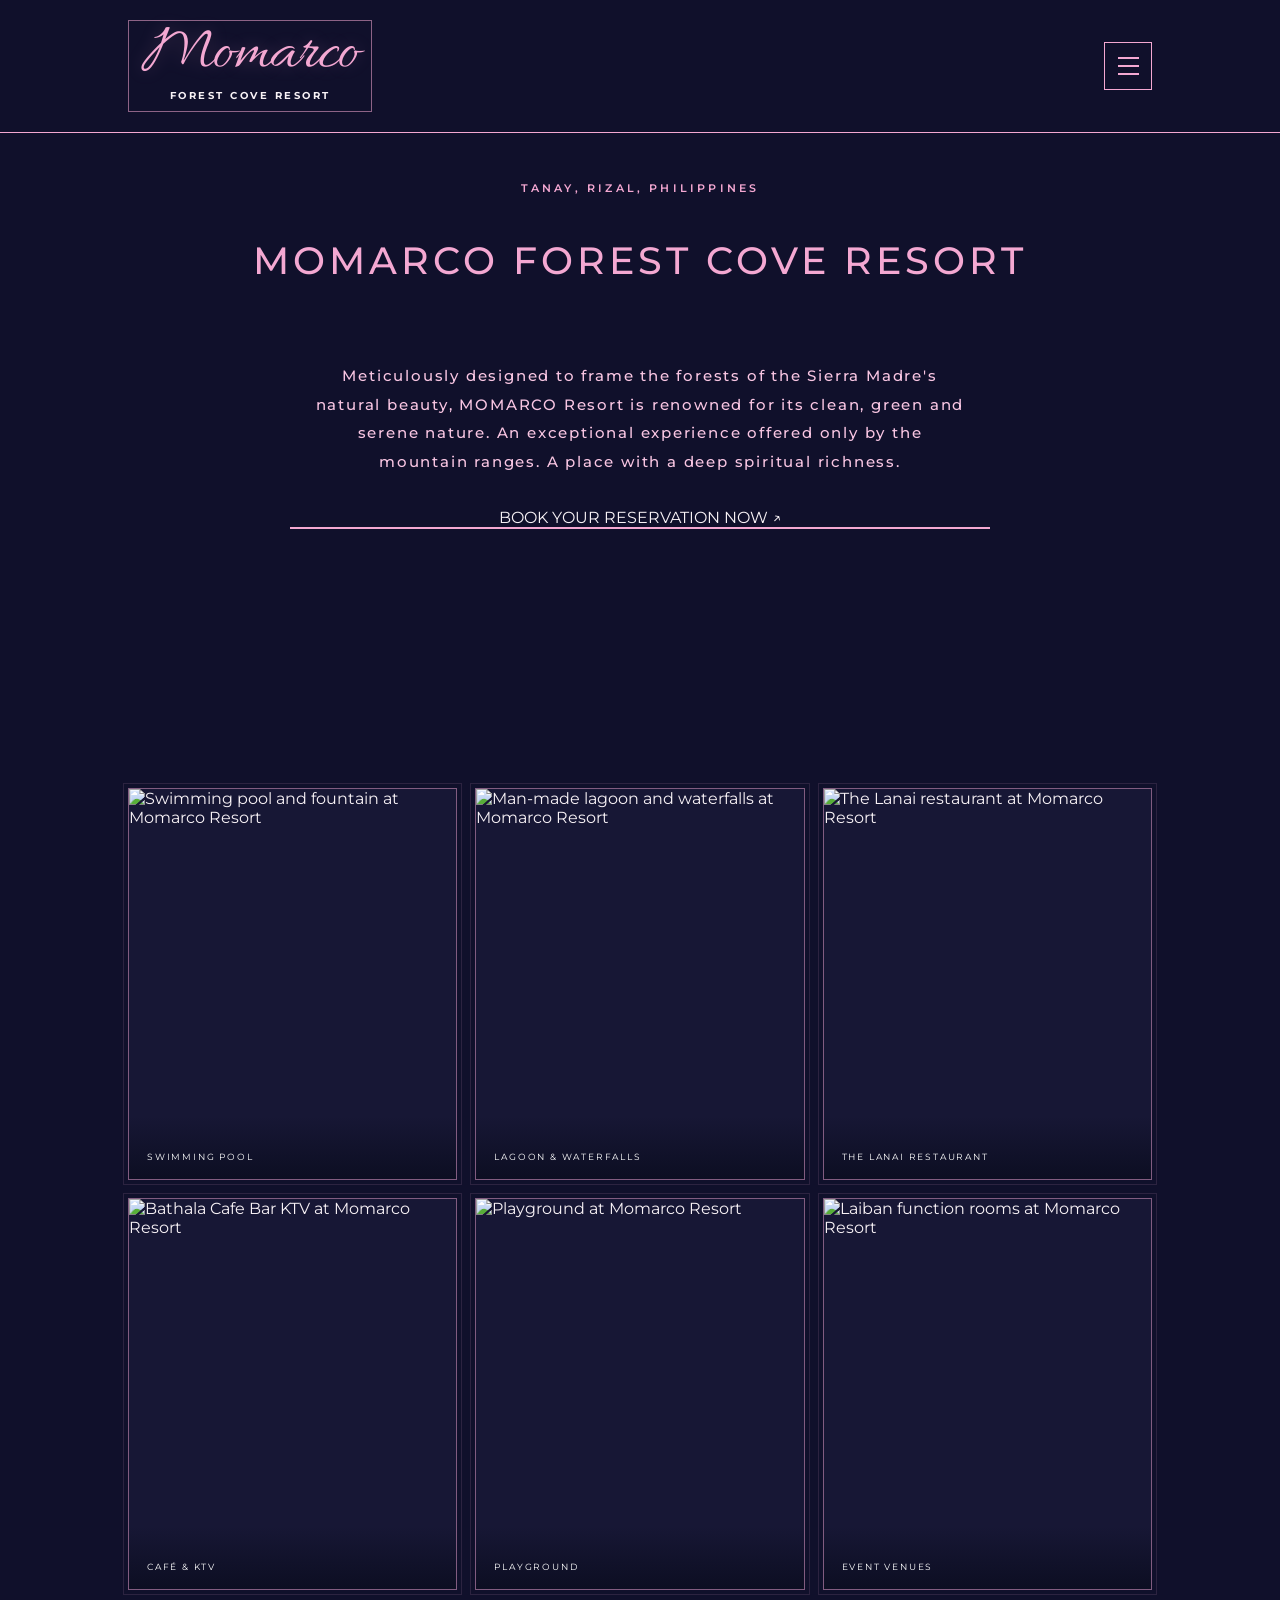
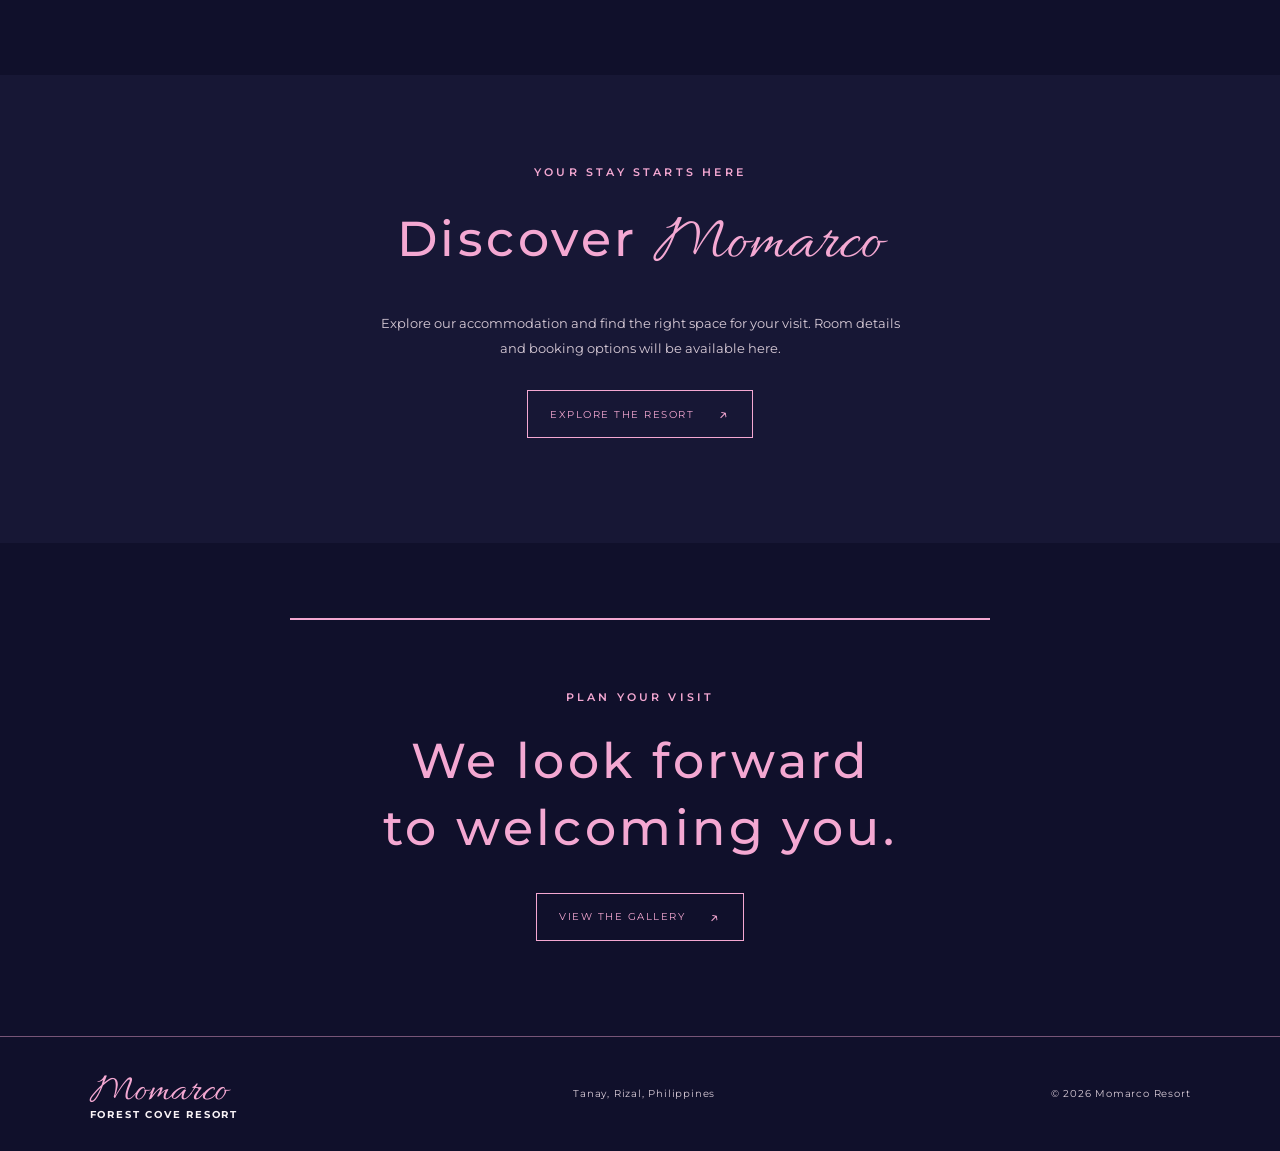
==== commit 25f5ae39: "Add book your reservation now homepage button" ====
--- a/index.html
+++ b/index.html
@@ -36,6 +36,7 @@
       <p class="location">TANAY, RIZAL, PHILIPPINES</p>
       <h1>MOMARCO FOREST COVE RESORT</h1>
       <p class="intro-copy">Meticulously designed to frame the forests of the Sierra Madre's natural beauty, MOMARCO Resort is renowned for its clean, green and serene nature. An exceptional experience offered only by the mountain ranges. A place with a deep spiritual richness.</p>
+      <a class="reservation-button" href="#stay">BOOK YOUR RESERVATION NOW <span aria-hidden="true">↗</span></a>
       <div class="pink-rule" aria-hidden="true"></div>
     </section>
 
--- a/assets/css/style.css
+++ b/assets/css/style.css
@@ -14,9 +14,9 @@
 .skip-link { position: absolute; top: -60px; left: 12px; z-index: 20; padding: 12px; background: white; color: var(--night); }
 .skip-link:focus { top: 12px; }
 .site-header { min-height: 126px; padding: 20px 7%; display: flex; align-items: center; justify-content: space-between; border-bottom: 1px solid var(--pink); position: relative; z-index: 5; background: var(--night); }
-.brand { display: flex; flex-direction: column; align-items: center; min-width: 175px; color: var(--pink); }
-.brand-script { font: 400 67px/.72 "Allura", cursive; letter-spacing: -.025em; }
-.brand-place { margin-top: 8px; font-size: 17px; font-weight: 700; letter-spacing: .08em; color: var(--white); }
+.brand { display: flex; flex-direction: column; align-items: center; min-width: 230px; color: var(--pink); padding: 5px 13px 9px; border: 1px solid rgba(244,168,210,.55); }
+.brand-script { font: 400 66px/.88 "Allura", cursive; letter-spacing: -.025em; text-shadow: 0 0 18px rgba(244,168,210,.22); }
+.brand-place { margin-top: 5px; font-size: 10px; font-weight: 700; letter-spacing: .25em; color: var(--white); white-space: nowrap; }
 .menu-toggle { width: 48px; height: 48px; border: 1px solid var(--pink); background: transparent; display: flex; flex-direction: column; justify-content: center; align-items: center; gap: 6px; cursor: pointer; }
 .menu-toggle span { width: 21px; height: 2px; background: var(--pink); transition: transform .2s ease; }
 .menu-toggle[aria-expanded="true"] span:first-child { transform: translateY(8px) rotate(45deg); }
@@ -26,13 +26,13 @@
 .primary-nav.is-open { display: flex; flex-direction: column; }
 .primary-nav a { padding: 15px 2px; color: var(--pink-soft); font-size: 11px; letter-spacing: .13em; text-transform: uppercase; border-bottom: 1px solid rgba(244,168,210,.22); }
 .primary-nav a:last-child { border-bottom: 0; }
-.intro { min-height: 560px; padding: 115px 25px 65px; display: flex; flex-direction: column; align-items: center; justify-content: center; text-align: center; }
+.intro { min-height: 0; padding: 48px 25px 18px; display: flex; flex-direction: column; align-items: center; justify-content: flex-start; text-align: center; }
 .location { margin: 0 0 39px; color: var(--pink); font-size: 11px; font-weight: 600; letter-spacing: .29em; }
-h1 { margin: 0; color: var(--pink); font-size: clamp(25px, 5vw, 39px); font-weight: 500; letter-spacing: .12em; }
+h1 { max-width: 900px; margin: 0; color: var(--pink); font-size: clamp(23px, 4.8vw, 38px); font-weight: 500; letter-spacing: .105em; line-height: 1.4; }
 .intro-copy { max-width: 650px; margin: 75px auto 32px; color: var(--pink-soft); font-size: 14px; font-weight: 500; line-height: 1.9; letter-spacing: .12em; }
 .pink-rule { width: min(100%, 700px); height: 2px; background: var(--pink); }
 .gallery { display: grid; grid-template-columns: repeat(3, 1fr); gap: 12px; padding: 35px 7% 85px; }
-.gallery-tile { min-height: 260px; margin: 0; position: relative; overflow: hidden; background: #171735; }
+.gallery-tile { min-height: 260px; margin: 0; position: relative; overflow: hidden; background: #171735; border: 1px solid rgba(244,168,210,.48); outline: 1px solid rgba(244,168,210,.12); outline-offset: 4px; }
 .gallery-tile img { display: block; width: 100%; height: 100%; min-height: 260px; object-fit: cover; transition: transform .45s ease; }
 .gallery-tile:hover img { transform: scale(1.04); }
 .gallery-tile figcaption { position: absolute; inset: auto 0 0; padding: 35px 18px 17px; color: white; font-size: 9px; letter-spacing: .2em; background: linear-gradient(transparent, rgba(10,12,30,.82)); }
@@ -59,13 +59,15 @@
 }
 @media (max-width: 600px) {
   .site-header { min-height: 118px; padding: 17px 22px; }
-  .brand-script { font-size: 62px; }
+  .brand { min-width: 0; padding: 5px 10px 8px; }
+  .brand-script { font-size: 58px; }
+  .brand-place { font-size: 8px; letter-spacing: .2em; }
   .menu-toggle { width: 43px; height: 43px; }
-  .intro { min-height: 570px; padding: 92px 23px 48px; }
+  .intro { min-height: 0; padding: 28px 23px 14px; }
   .location { margin-bottom: 34px; font-size: 10px; letter-spacing: .23em; }
-  h1 { font-size: 26px; letter-spacing: .1em; }
+  h1 { max-width: 350px; font-size: 23px; letter-spacing: .075em; }
   .intro-copy { margin-top: 73px; margin-bottom: 27px; font-size: 12px; line-height: 1.85; letter-spacing: .105em; }
-  .gallery { grid-template-columns: 1fr 1fr; gap: 9px; padding: 28px 22px 68px; }
+  .gallery { grid-template-columns: 1fr 1fr; gap: 9px; padding: 10px 22px 68px; }
   .gallery-tile, .gallery-tile img { min-height: 190px; }
   .gallery-tile:nth-child(5), .gallery-tile:nth-child(6) { min-height: 180px; }
   .stay { padding: 75px 23px 82px; }
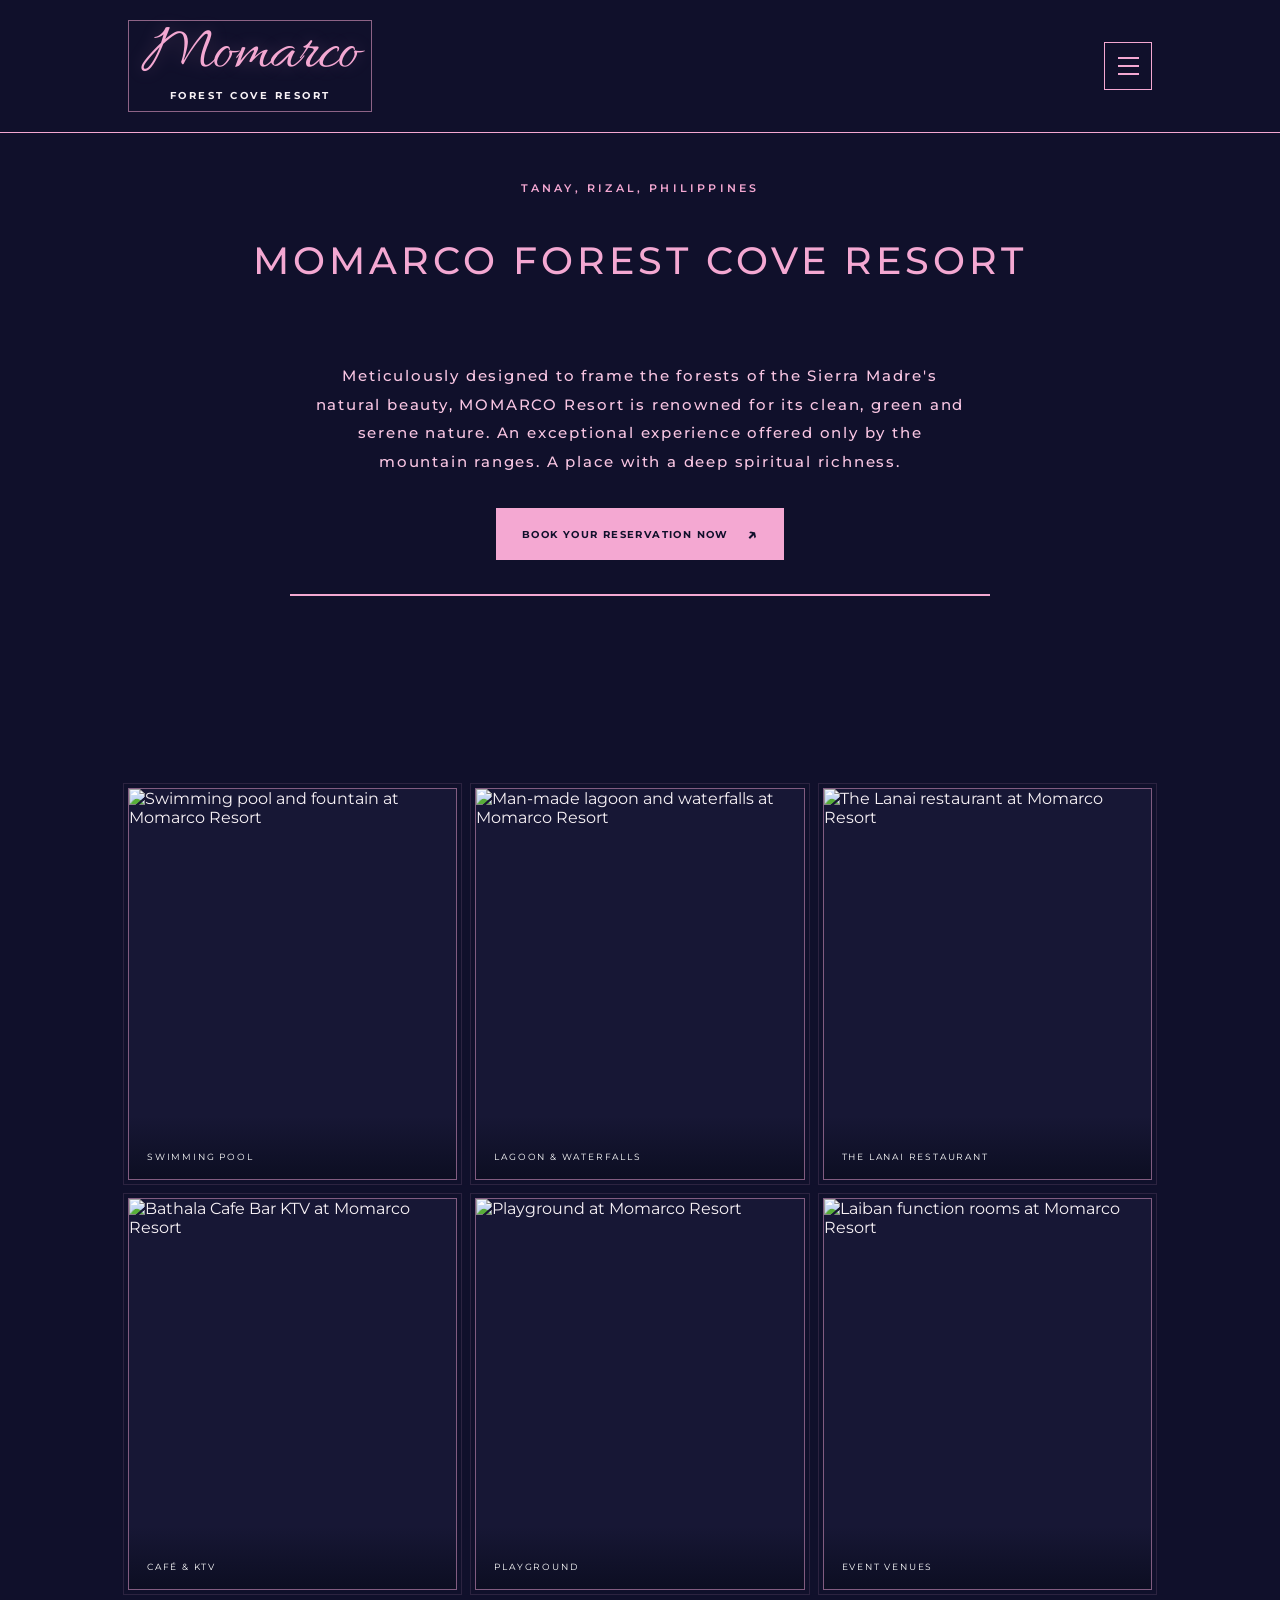
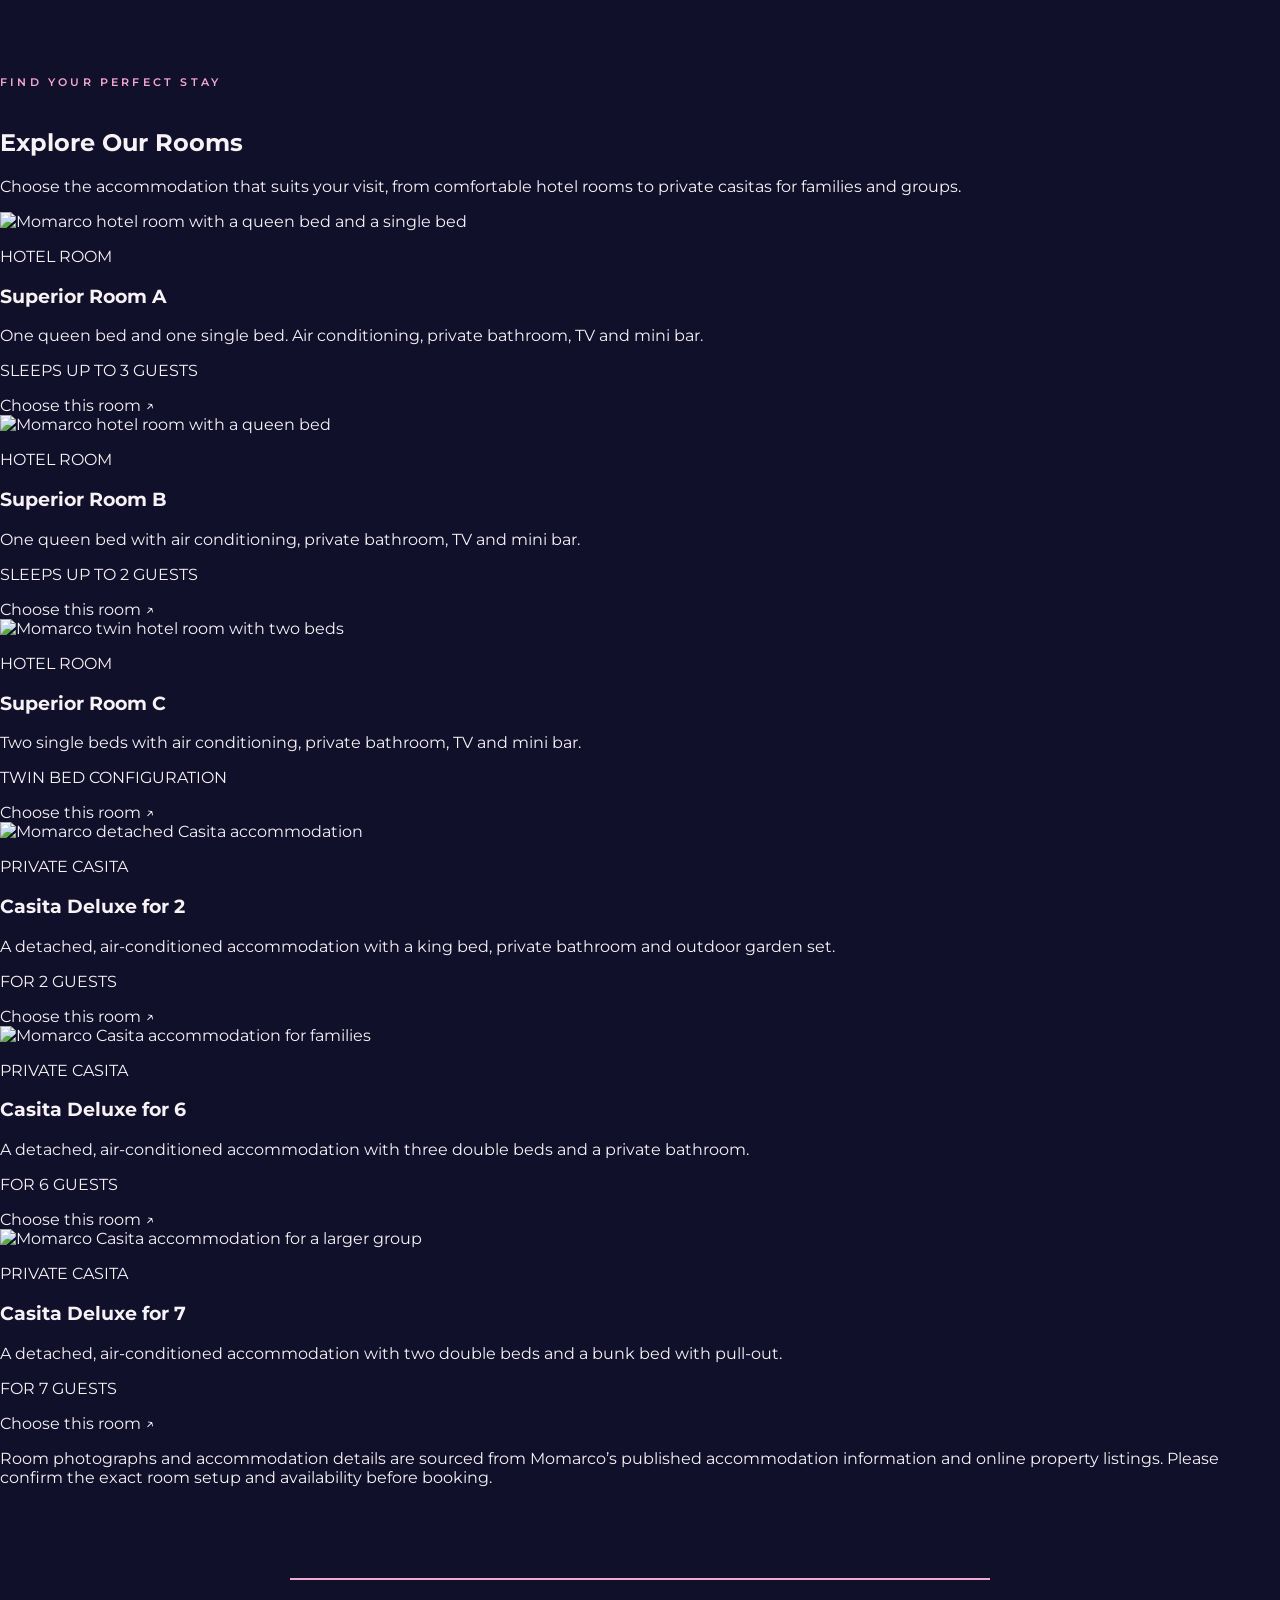
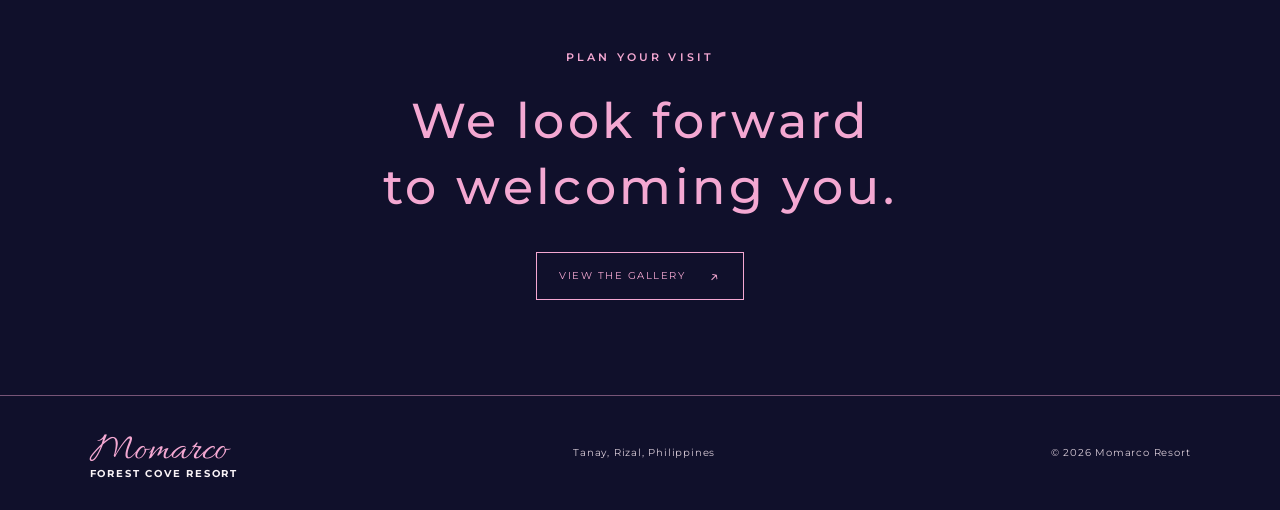
==== commit ee2b2416: "Add accommodation room selection section" ====
--- a/index.html
+++ b/index.html
@@ -26,7 +26,7 @@
     <nav class="primary-nav" id="primary-nav" aria-label="Main navigation">
       <a href="#about">About</a>
       <a href="#gallery">Gallery</a>
-      <a href="#stay">Accommodation</a>
+      <a href="#rooms">Accommodation</a>
       <a href="#contact">Contact</a>
     </nav>
   </header>
@@ -36,7 +36,7 @@
       <p class="location">TANAY, RIZAL, PHILIPPINES</p>
       <h1>MOMARCO FOREST COVE RESORT</h1>
       <p class="intro-copy">Meticulously designed to frame the forests of the Sierra Madre's natural beauty, MOMARCO Resort is renowned for its clean, green and serene nature. An exceptional experience offered only by the mountain ranges. A place with a deep spiritual richness.</p>
-      <a class="reservation-button" href="#stay">BOOK YOUR RESERVATION NOW <span aria-hidden="true">↗</span></a>
+      <a class="reservation-button" href="#rooms">BOOK YOUR RESERVATION NOW <span aria-hidden="true">↗</span></a>
       <div class="pink-rule" aria-hidden="true"></div>
     </section>
 
@@ -49,11 +49,19 @@
       <figure class="gallery-tile"><img src="https://i.imgur.com/b7QrqiZ.jpg" alt="Laiban function rooms at Momarco Resort" loading="lazy"><figcaption>EVENT VENUES</figcaption></figure>
     </section>
 
-    <section class="stay" id="stay">
-      <p class="location">YOUR STAY STARTS HERE</p>
-      <h2>Discover <span>Momarco</span></h2>
-      <p class="stay-copy">Explore our accommodation and find the right space for your visit. Room details and booking options will be available here.</p>
-      <a class="outline-link" href="#contact">Explore the resort <span aria-hidden="true">↗</span></a>
+    <section class="rooms-section" id="rooms">
+      <p class="location">FIND YOUR PERFECT STAY</p>
+      <h2>Explore Our <span>Rooms</span></h2>
+      <p class="rooms-intro">Choose the accommodation that suits your visit, from comfortable hotel rooms to private casitas for families and groups.</p>
+      <div class="room-grid">
+        <article class="room-card"><img src="https://aw-d.tripcdn.com/images/0220t12000hg7d8pfD9D4.jpg" alt="Momarco hotel room with a queen bed and a single bed" loading="lazy"><div class="room-card-content"><p class="room-category">HOTEL ROOM</p><h3>Superior Room A</h3><p>One queen bed and one single bed. Air conditioning, private bathroom, TV and mini bar.</p><p class="room-capacity">SLEEPS UP TO 3 GUESTS</p><a class="room-link" href="#contact">Choose this room <span aria-hidden="true">↗</span></a></div></article>
+        <article class="room-card"><img src="https://aw-d.tripcdn.com/images/0222s12000a9x8hlkA1CD.jpg" alt="Momarco hotel room with a queen bed" loading="lazy"><div class="room-card-content"><p class="room-category">HOTEL ROOM</p><h3>Superior Room B</h3><p>One queen bed with air conditioning, private bathroom, TV and mini bar.</p><p class="room-capacity">SLEEPS UP TO 2 GUESTS</p><a class="room-link" href="#contact">Choose this room <span aria-hidden="true">↗</span></a></div></article>
+        <article class="room-card"><img src="https://images.trvl-media.com/lodging/46000000/45660000/45656500/45656438/636c57ac.jpg?h=800&impolicy=fcrop&quality=medium&w=1200" alt="Momarco twin hotel room with two beds" loading="lazy"><div class="room-card-content"><p class="room-category">HOTEL ROOM</p><h3>Superior Room C</h3><p>Two single beds with air conditioning, private bathroom, TV and mini bar.</p><p class="room-capacity">TWIN BED CONFIGURATION</p><a class="room-link" href="#contact">Choose this room <span aria-hidden="true">↗</span></a></div></article>
+        <article class="room-card"><img src="https://i.imgur.com/9LUOAqy.jpg" alt="Momarco detached Casita accommodation" loading="lazy"><div class="room-card-content"><p class="room-category">PRIVATE CASITA</p><h3>Casita Deluxe for 2</h3><p>A detached, air-conditioned accommodation with a king bed, private bathroom and outdoor garden set.</p><p class="room-capacity">FOR 2 GUESTS</p><a class="room-link" href="#contact">Choose this room <span aria-hidden="true">↗</span></a></div></article>
+        <article class="room-card"><img src="https://i.imgur.com/8oZcl59.jpg" alt="Momarco Casita accommodation for families" loading="lazy"><div class="room-card-content"><p class="room-category">PRIVATE CASITA</p><h3>Casita Deluxe for 6</h3><p>A detached, air-conditioned accommodation with three double beds and a private bathroom.</p><p class="room-capacity">FOR 6 GUESTS</p><a class="room-link" href="#contact">Choose this room <span aria-hidden="true">↗</span></a></div></article>
+        <article class="room-card"><img src="https://i.imgur.com/7xTlYbB.jpg" alt="Momarco Casita accommodation for a larger group" loading="lazy"><div class="room-card-content"><p class="room-category">PRIVATE CASITA</p><h3>Casita Deluxe for 7</h3><p>A detached, air-conditioned accommodation with two double beds and a bunk bed with pull-out.</p><p class="room-capacity">FOR 7 GUESTS</p><a class="room-link" href="#contact">Choose this room <span aria-hidden="true">↗</span></a></div></article>
+      </div>
+      <p class="rooms-note">Room photographs and accommodation details are sourced from Momarco’s published accommodation information and online property listings. Please confirm the exact room setup and availability before booking.</p>
     </section>
 
     <section class="contact" id="contact">
--- a/assets/css/style.css
+++ b/assets/css/style.css
@@ -30,6 +30,9 @@
 .location { margin: 0 0 39px; color: var(--pink); font-size: 11px; font-weight: 600; letter-spacing: .29em; }
 h1 { max-width: 900px; margin: 0; color: var(--pink); font-size: clamp(23px, 4.8vw, 38px); font-weight: 500; letter-spacing: .105em; line-height: 1.4; }
 .intro-copy { max-width: 650px; margin: 75px auto 32px; color: var(--pink-soft); font-size: 14px; font-weight: 500; line-height: 1.9; letter-spacing: .12em; }
+.reservation-button { min-height: 52px; display: inline-flex; align-items: center; justify-content: center; gap: 18px; margin: 0 auto 34px; padding: 0 25px; border: 1px solid var(--pink); background: var(--pink); color: var(--night); font-size: 10px; font-weight: 700; letter-spacing: .14em; text-align: center; transition: background .2s ease, color .2s ease, transform .2s ease; }
+.reservation-button span { font-size: 17px; }
+.reservation-button:hover, .reservation-button:focus-visible { background: transparent; color: var(--pink); transform: translateY(-2px); }
 .pink-rule { width: min(100%, 700px); height: 2px; background: var(--pink); }
 .gallery { display: grid; grid-template-columns: repeat(3, 1fr); gap: 12px; padding: 35px 7% 85px; }
 .gallery-tile { min-height: 260px; margin: 0; position: relative; overflow: hidden; background: #171735; border: 1px solid rgba(244,168,210,.48); outline: 1px solid rgba(244,168,210,.12); outline-offset: 4px; }
@@ -66,7 +69,8 @@
   .intro { min-height: 0; padding: 28px 23px 14px; }
   .location { margin-bottom: 34px; font-size: 10px; letter-spacing: .23em; }
   h1 { max-width: 350px; font-size: 23px; letter-spacing: .075em; }
-  .intro-copy { margin-top: 73px; margin-bottom: 27px; font-size: 12px; line-height: 1.85; letter-spacing: .105em; }
+  .intro-copy { margin-top: 48px; margin-bottom: 25px; font-size: 12px; line-height: 1.85; letter-spacing: .105em; }
+  .reservation-button { width: min(100%, 330px); min-height: 50px; margin-bottom: 25px; padding: 0 14px; font-size: 9px; letter-spacing: .1em; }
   .gallery { grid-template-columns: 1fr 1fr; gap: 9px; padding: 10px 22px 68px; }
   .gallery-tile, .gallery-tile img { min-height: 190px; }
   .gallery-tile:nth-child(5), .gallery-tile:nth-child(6) { min-height: 180px; }
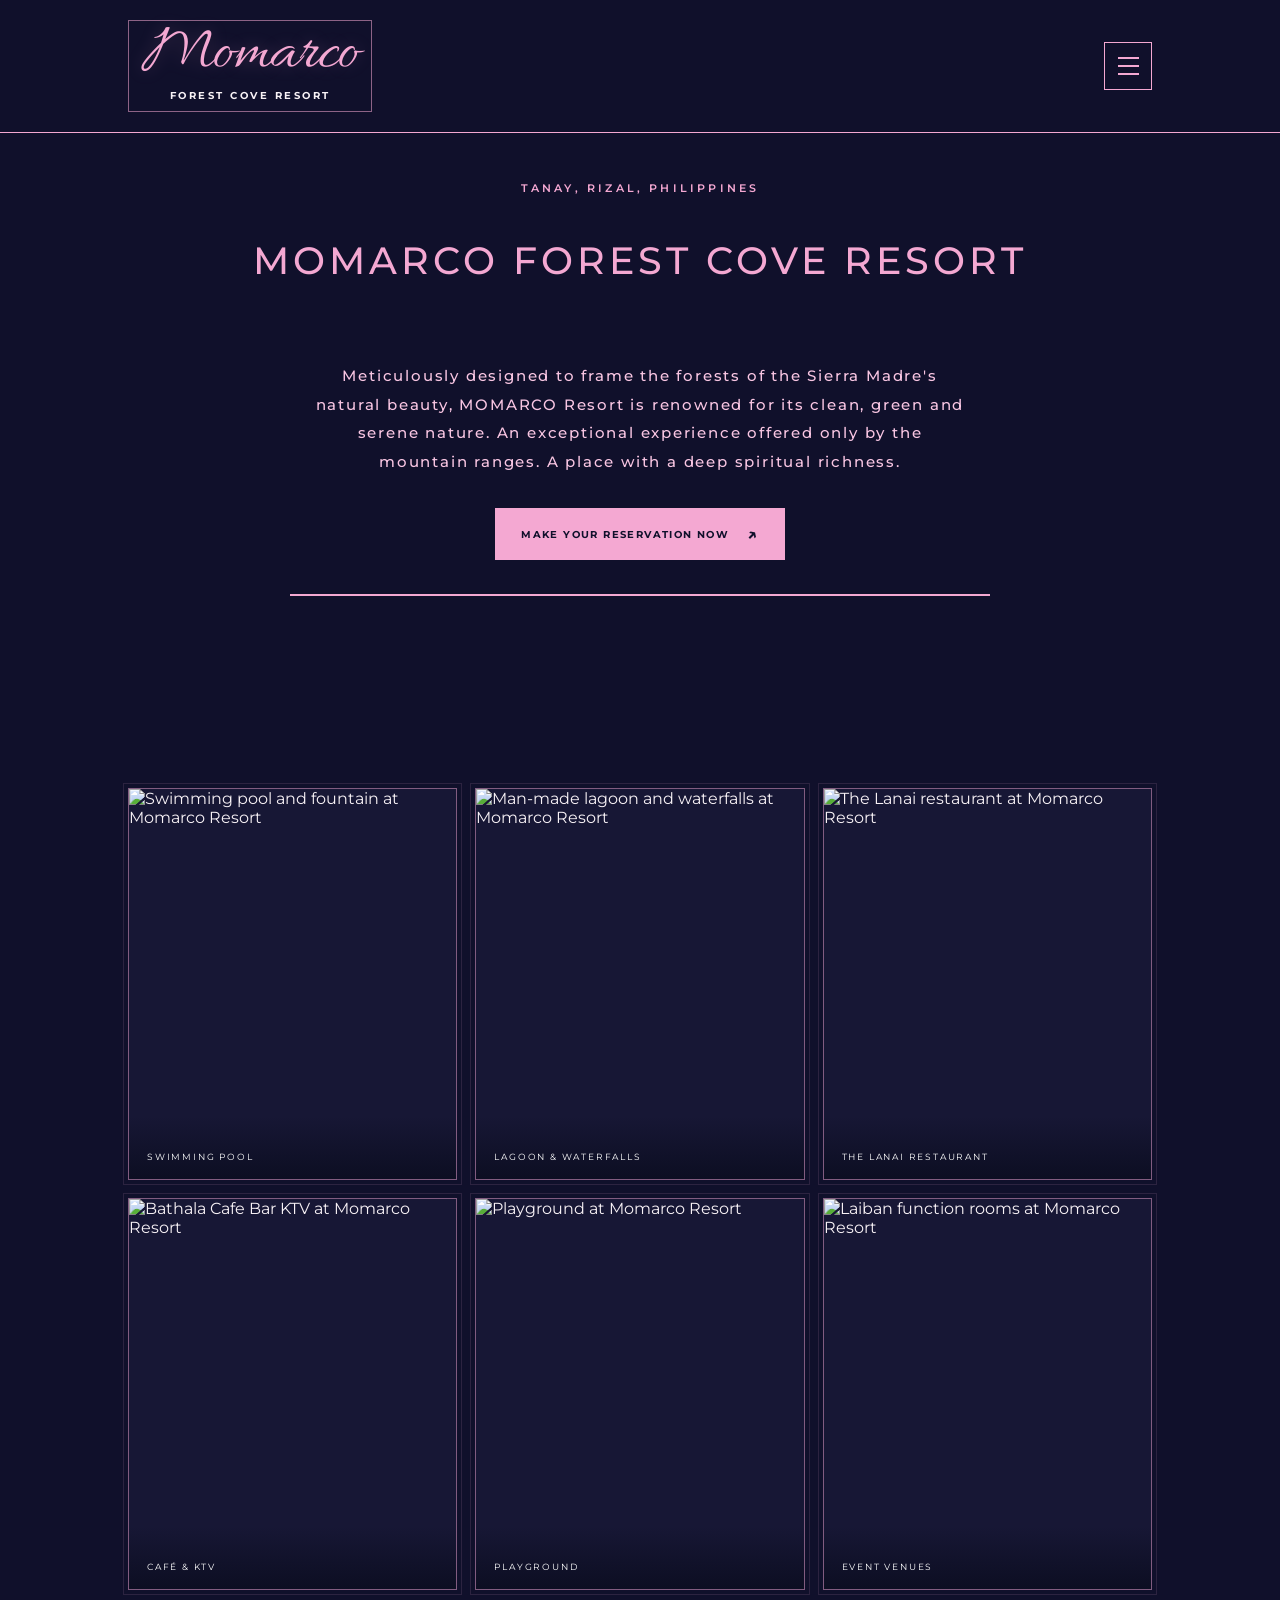
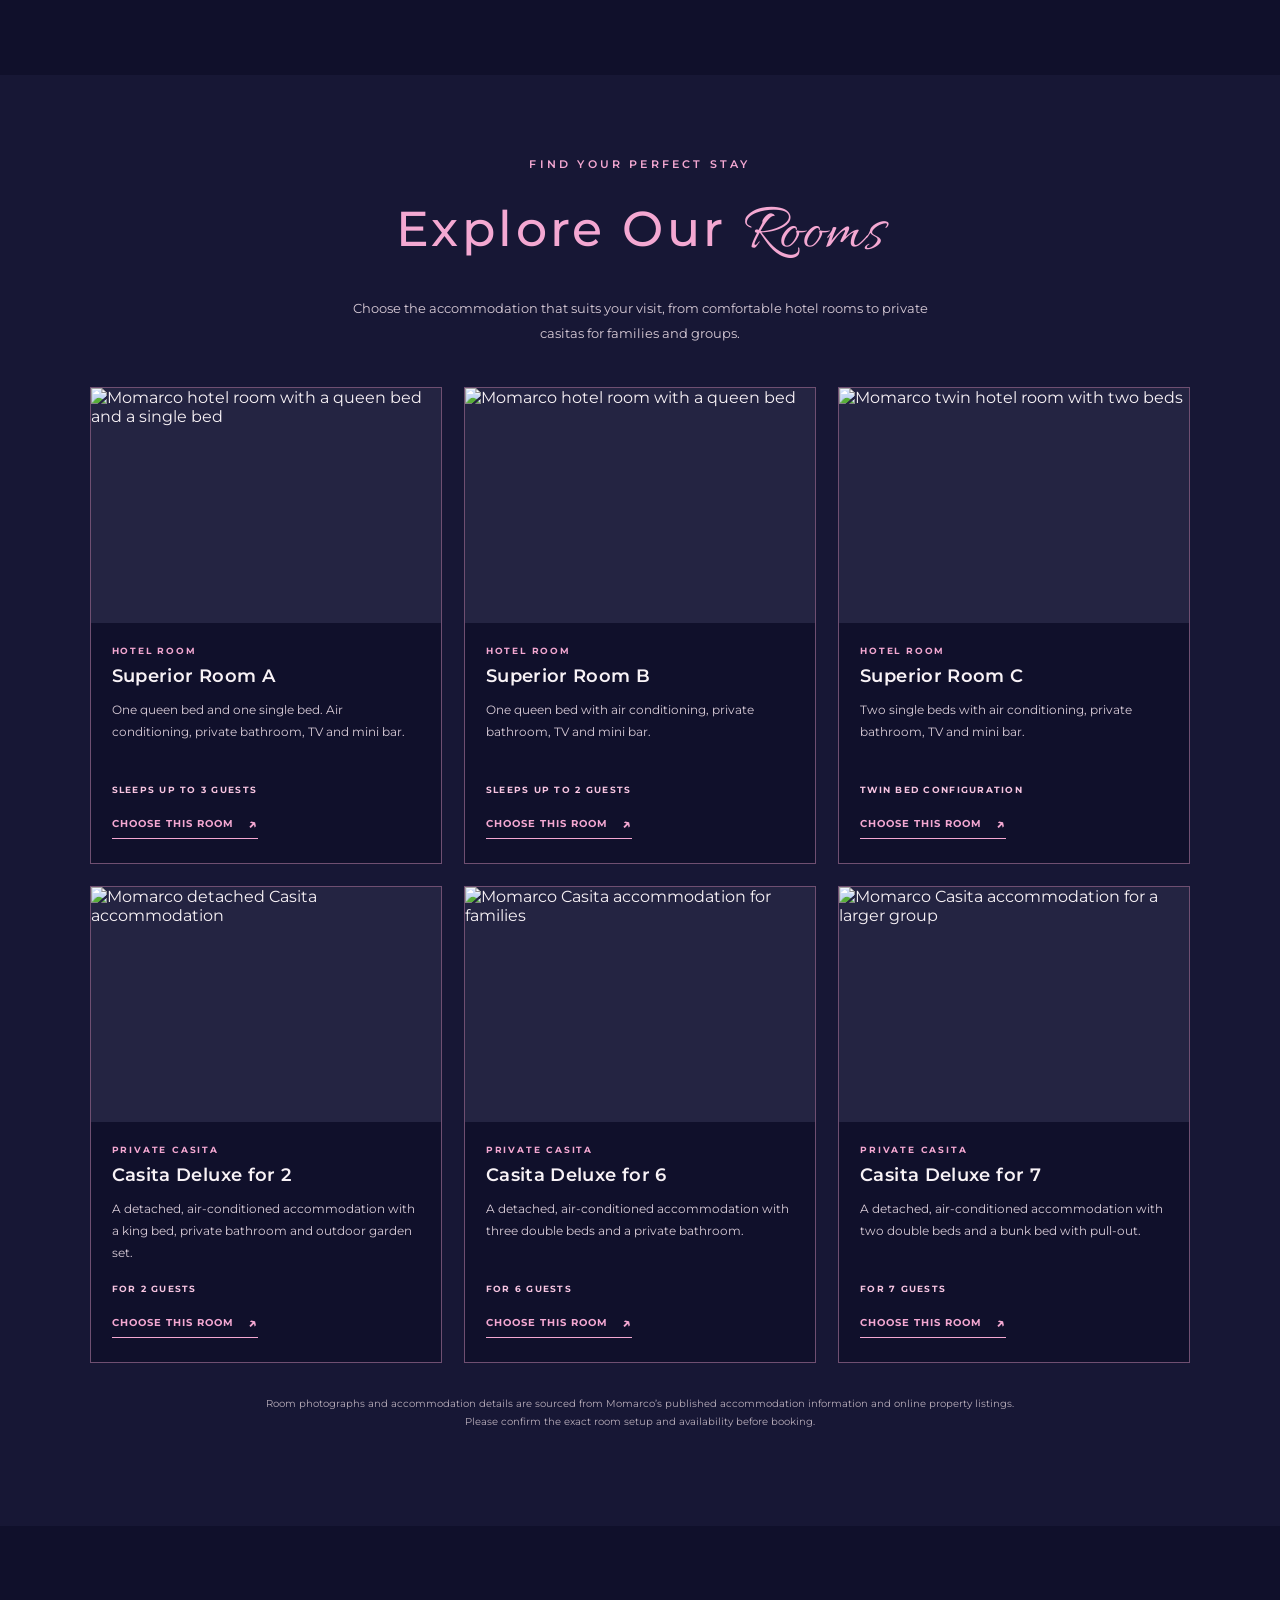
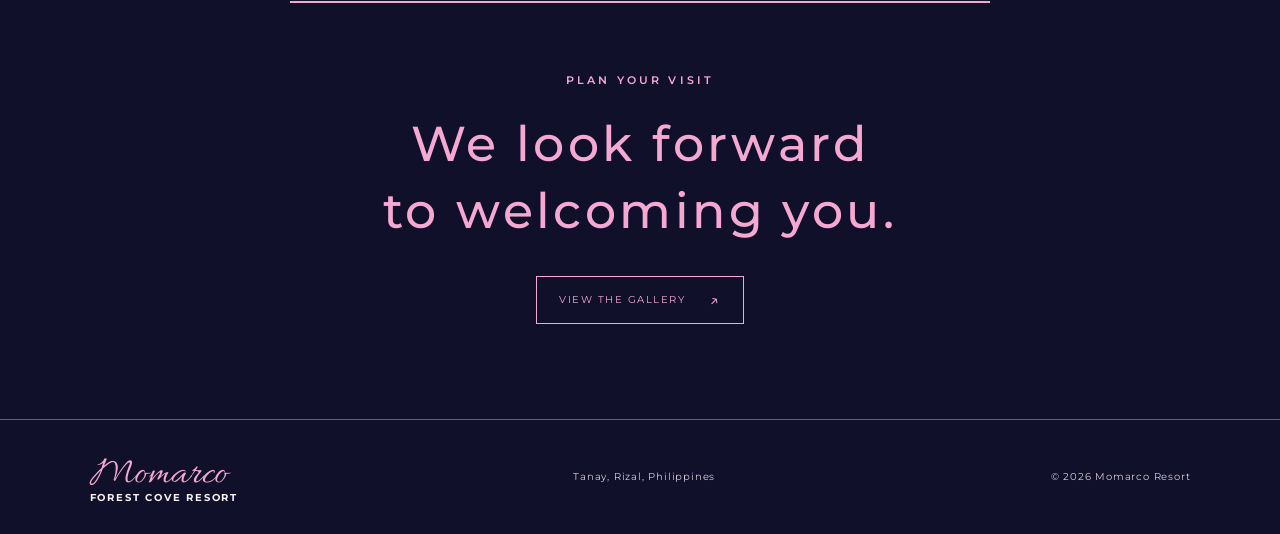
==== commit 72968ab8: "Update reservation button wording" ====
--- a/index.html
+++ b/index.html
@@ -36,7 +36,7 @@
       <p class="location">TANAY, RIZAL, PHILIPPINES</p>
       <h1>MOMARCO FOREST COVE RESORT</h1>
       <p class="intro-copy">Meticulously designed to frame the forests of the Sierra Madre's natural beauty, MOMARCO Resort is renowned for its clean, green and serene nature. An exceptional experience offered only by the mountain ranges. A place with a deep spiritual richness.</p>
-      <a class="reservation-button" href="#rooms">BOOK YOUR RESERVATION NOW <span aria-hidden="true">↗</span></a>
+      <a class="reservation-button" href="#rooms">MAKE YOUR RESERVATION NOW <span aria-hidden="true">↗</span></a>
       <div class="pink-rule" aria-hidden="true"></div>
     </section>
 
--- a/assets/css/style.css
+++ b/assets/css/style.css
@@ -83,4 +83,30 @@
 @media (prefers-reduced-motion: reduce) {
   html { scroll-behavior: auto; }
   *, *::before, *::after { transition-duration: .01ms !important; animation-duration: .01ms !important; }
-}+}
+/* Accommodation room selection */
+.rooms-section { padding: 82px 7% 95px; text-align: center; background: var(--night-soft); }
+.rooms-section > .location { margin-bottom: 22px; }
+.rooms-section h2 { margin: 0; color: var(--pink); font-size: clamp(32px, 6vw, 49px); font-weight: 500; letter-spacing: .07em; }
+.rooms-section h2 span { font-family: "Allura", cursive; font-size: 1.35em; letter-spacing: 0; }
+.rooms-intro { max-width: 610px; margin: 20px auto 42px; color: var(--muted); font-size: 13px; line-height: 1.9; }
+.room-grid { display: grid; grid-template-columns: repeat(3, minmax(0, 1fr)); gap: 22px; max-width: 1160px; margin: 0 auto; text-align: left; }
+.room-card { overflow: hidden; background: var(--night); border: 1px solid rgba(244,168,210,.42); }
+.room-card > img { display: block; width: 100%; height: 235px; object-fit: cover; background: #242442; }
+.room-card-content { padding: 22px 21px 24px; }
+.room-category { margin: 0 0 9px; color: var(--pink); font-size: 9px; font-weight: 700; letter-spacing: .2em; }
+.room-card h3 { margin: 0 0 12px; color: var(--white); font-size: 18px; font-weight: 600; letter-spacing: .02em; }
+.room-card-content > p:not(.room-category):not(.room-capacity) { min-height: 68px; margin: 0; color: var(--muted); font-size: 12px; line-height: 1.8; }
+.room-capacity { margin: 17px 0; color: var(--pink-soft); font-size: 9px; font-weight: 700; letter-spacing: .14em; }
+.room-link { display: inline-flex; align-items: center; gap: 14px; padding-bottom: 5px; border-bottom: 1px solid var(--pink); color: var(--pink); font-size: 10px; font-weight: 700; letter-spacing: .1em; text-transform: uppercase; }
+.room-link span { font-size: 15px; }
+.rooms-note { max-width: 760px; margin: 32px auto 0; color: #b8adba; font-size: 10px; line-height: 1.8; }
+@media (max-width: 900px) { .room-grid { grid-template-columns: repeat(2, minmax(0, 1fr)); } }
+@media (max-width: 600px) {
+  .rooms-section { padding: 65px 20px 72px; }
+  .rooms-intro { margin: 17px auto 30px; font-size: 12px; }
+  .room-grid { grid-template-columns: 1fr; gap: 18px; }
+  .room-card > img { height: 235px; }
+  .room-card-content { padding: 20px; }
+  .room-card-content > p:not(.room-category):not(.room-capacity) { min-height: 0; }
+}
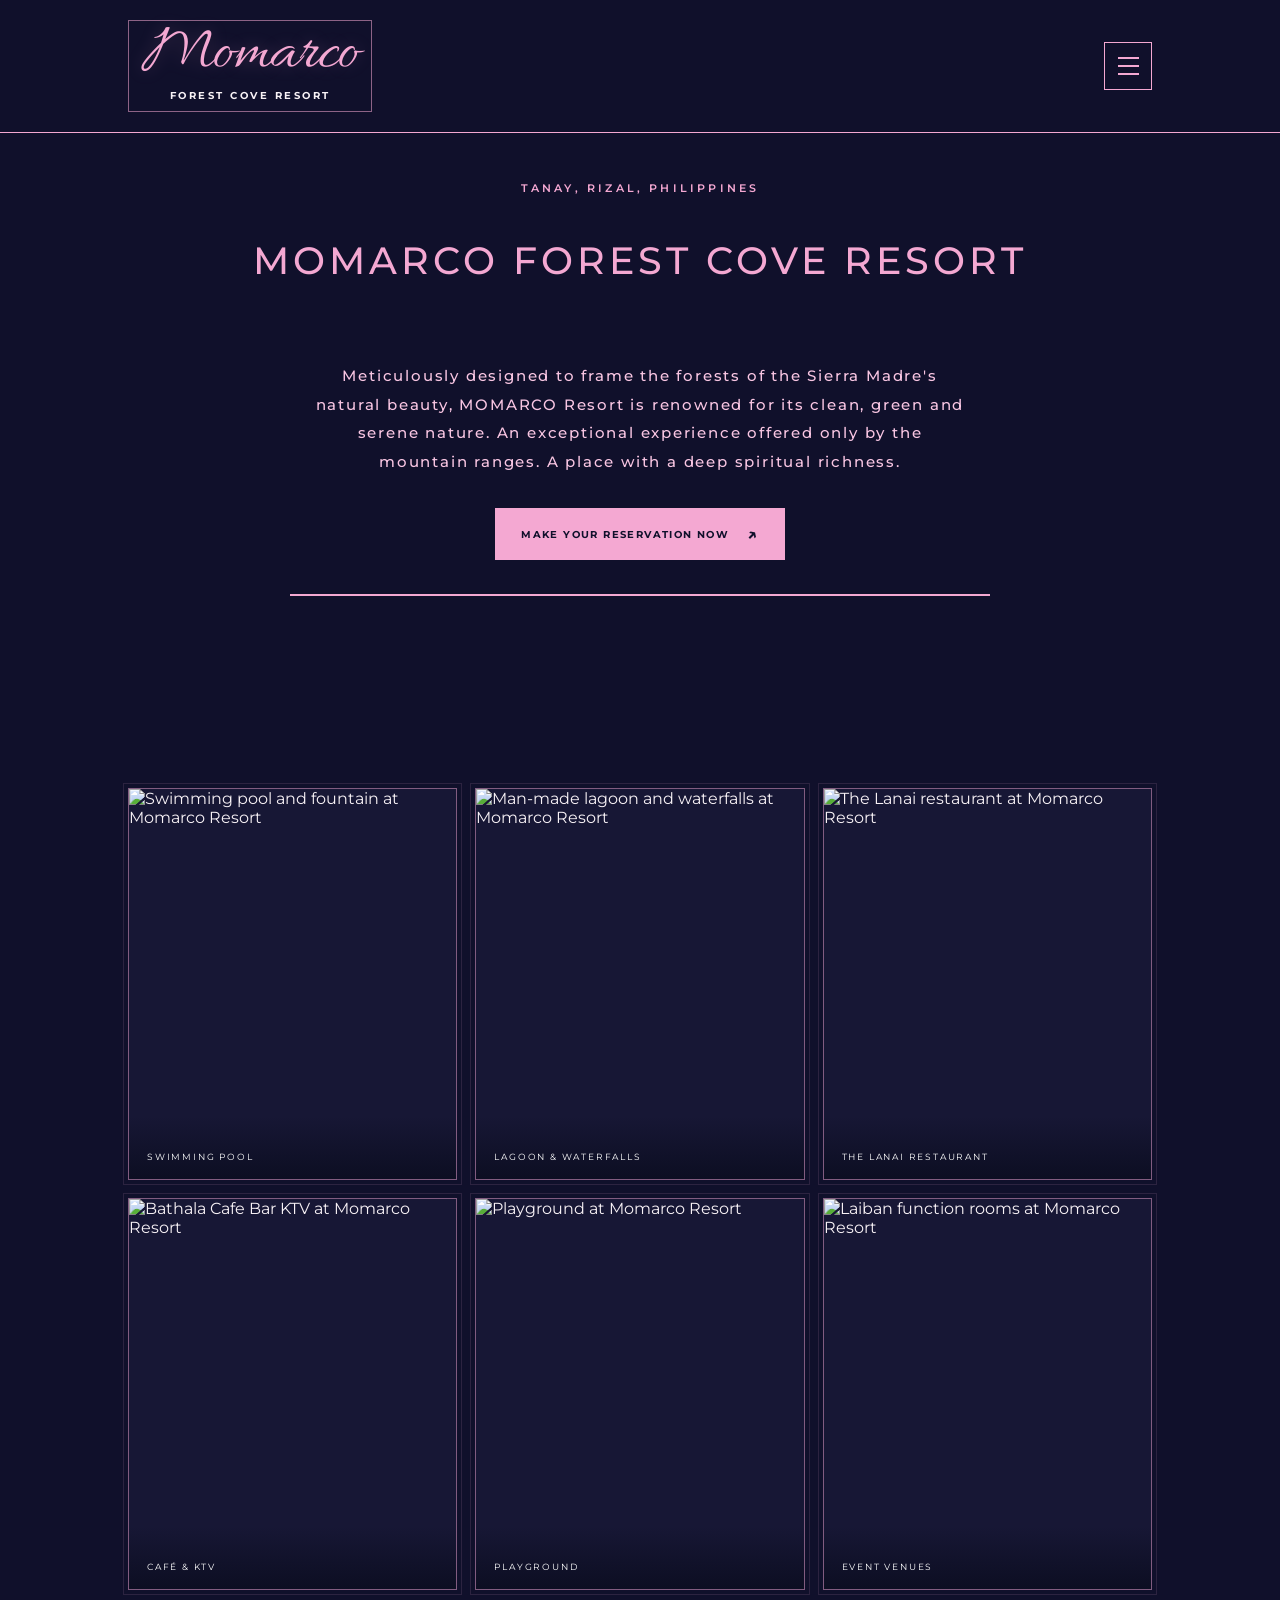
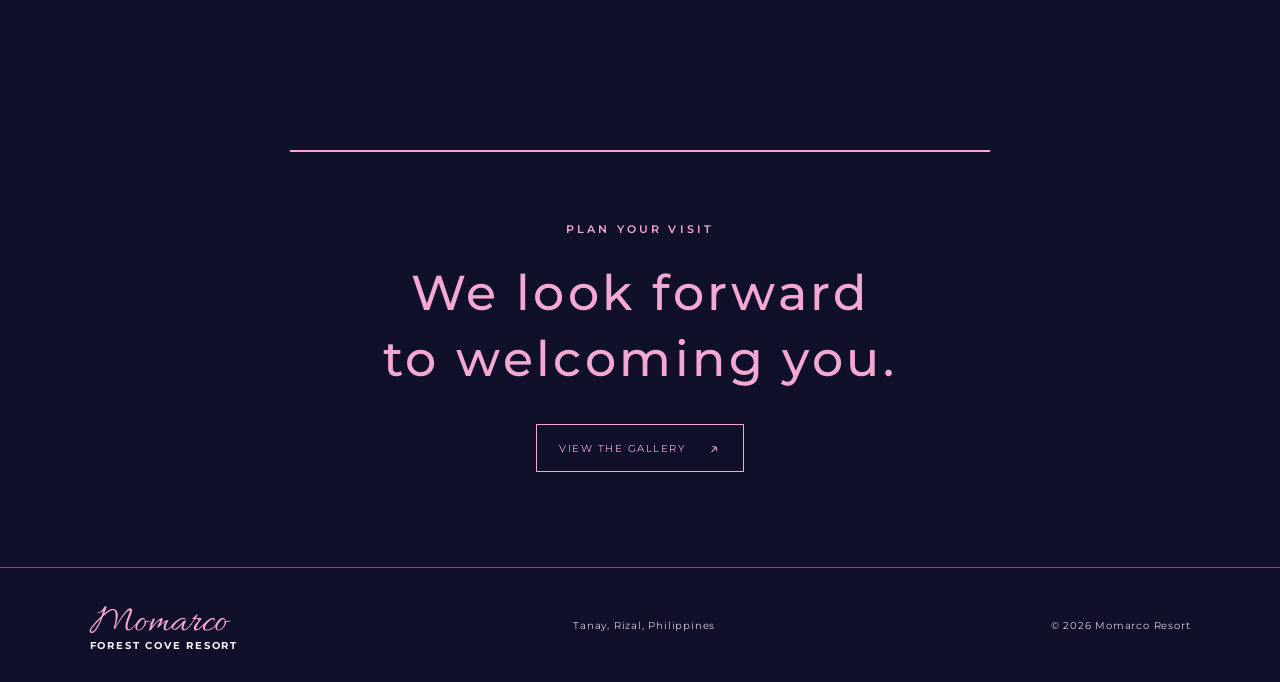
==== commit b4c4c1a2: "Move room listings to accommodation page" ====
--- a/index.html
+++ b/index.html
@@ -16,7 +16,7 @@
   <a class="skip-link" href="#main">Skip to content</a>
 
   <header class="site-header">
-    <a class="brand" href="#" aria-label="Momarco Forest Cove Resort home">
+    <a class="brand" href="index.html" aria-label="Momarco Forest Cove Resort home">
       <span class="brand-script">Momarco</span>
       <span class="brand-place">FOREST COVE RESORT</span>
     </a>
@@ -26,7 +26,7 @@
     <nav class="primary-nav" id="primary-nav" aria-label="Main navigation">
       <a href="#about">About</a>
       <a href="#gallery">Gallery</a>
-      <a href="#rooms">Accommodation</a>
+      <a href="accommodation.html">Accommodation</a>
       <a href="#contact">Contact</a>
     </nav>
   </header>
@@ -36,7 +36,7 @@
       <p class="location">TANAY, RIZAL, PHILIPPINES</p>
       <h1>MOMARCO FOREST COVE RESORT</h1>
       <p class="intro-copy">Meticulously designed to frame the forests of the Sierra Madre's natural beauty, MOMARCO Resort is renowned for its clean, green and serene nature. An exceptional experience offered only by the mountain ranges. A place with a deep spiritual richness.</p>
-      <a class="reservation-button" href="#rooms">MAKE YOUR RESERVATION NOW <span aria-hidden="true">↗</span></a>
+      <a class="reservation-button" href="accommodation.html">MAKE YOUR RESERVATION NOW <span aria-hidden="true">↗</span></a>
       <div class="pink-rule" aria-hidden="true"></div>
     </section>
 
@@ -49,20 +49,7 @@
       <figure class="gallery-tile"><img src="https://i.imgur.com/b7QrqiZ.jpg" alt="Laiban function rooms at Momarco Resort" loading="lazy"><figcaption>EVENT VENUES</figcaption></figure>
     </section>
 
-    <section class="rooms-section" id="rooms">
-      <p class="location">FIND YOUR PERFECT STAY</p>
-      <h2>Explore Our <span>Rooms</span></h2>
-      <p class="rooms-intro">Choose the accommodation that suits your visit, from comfortable hotel rooms to private casitas for families and groups.</p>
-      <div class="room-grid">
-        <article class="room-card"><img src="https://aw-d.tripcdn.com/images/0220t12000hg7d8pfD9D4.jpg" alt="Momarco hotel room with a queen bed and a single bed" loading="lazy"><div class="room-card-content"><p class="room-category">HOTEL ROOM</p><h3>Superior Room A</h3><p>One queen bed and one single bed. Air conditioning, private bathroom, TV and mini bar.</p><p class="room-capacity">SLEEPS UP TO 3 GUESTS</p><a class="room-link" href="#contact">Choose this room <span aria-hidden="true">↗</span></a></div></article>
-        <article class="room-card"><img src="https://aw-d.tripcdn.com/images/0222s12000a9x8hlkA1CD.jpg" alt="Momarco hotel room with a queen bed" loading="lazy"><div class="room-card-content"><p class="room-category">HOTEL ROOM</p><h3>Superior Room B</h3><p>One queen bed with air conditioning, private bathroom, TV and mini bar.</p><p class="room-capacity">SLEEPS UP TO 2 GUESTS</p><a class="room-link" href="#contact">Choose this room <span aria-hidden="true">↗</span></a></div></article>
-        <article class="room-card"><img src="https://images.trvl-media.com/lodging/46000000/45660000/45656500/45656438/636c57ac.jpg?h=800&impolicy=fcrop&quality=medium&w=1200" alt="Momarco twin hotel room with two beds" loading="lazy"><div class="room-card-content"><p class="room-category">HOTEL ROOM</p><h3>Superior Room C</h3><p>Two single beds with air conditioning, private bathroom, TV and mini bar.</p><p class="room-capacity">TWIN BED CONFIGURATION</p><a class="room-link" href="#contact">Choose this room <span aria-hidden="true">↗</span></a></div></article>
-        <article class="room-card"><img src="https://i.imgur.com/9LUOAqy.jpg" alt="Momarco detached Casita accommodation" loading="lazy"><div class="room-card-content"><p class="room-category">PRIVATE CASITA</p><h3>Casita Deluxe for 2</h3><p>A detached, air-conditioned accommodation with a king bed, private bathroom and outdoor garden set.</p><p class="room-capacity">FOR 2 GUESTS</p><a class="room-link" href="#contact">Choose this room <span aria-hidden="true">↗</span></a></div></article>
-        <article class="room-card"><img src="https://i.imgur.com/8oZcl59.jpg" alt="Momarco Casita accommodation for families" loading="lazy"><div class="room-card-content"><p class="room-category">PRIVATE CASITA</p><h3>Casita Deluxe for 6</h3><p>A detached, air-conditioned accommodation with three double beds and a private bathroom.</p><p class="room-capacity">FOR 6 GUESTS</p><a class="room-link" href="#contact">Choose this room <span aria-hidden="true">↗</span></a></div></article>
-        <article class="room-card"><img src="https://i.imgur.com/7xTlYbB.jpg" alt="Momarco Casita accommodation for a larger group" loading="lazy"><div class="room-card-content"><p class="room-category">PRIVATE CASITA</p><h3>Casita Deluxe for 7</h3><p>A detached, air-conditioned accommodation with two double beds and a bunk bed with pull-out.</p><p class="room-capacity">FOR 7 GUESTS</p><a class="room-link" href="#contact">Choose this room <span aria-hidden="true">↗</span></a></div></article>
-      </div>
-      <p class="rooms-note">Room photographs and accommodation details are sourced from Momarco’s published accommodation information and online property listings. Please confirm the exact room setup and availability before booking.</p>
-    </section>
+
 
     <section class="contact" id="contact">
       <div class="pink-rule" aria-hidden="true"></div>
@@ -73,7 +60,7 @@
   </main>
 
   <footer class="site-footer">
-    <a class="footer-brand" href="#">Momarco <span>FOREST COVE RESORT</span></a>
+    <a class="footer-brand" href="index.html">Momarco <span>FOREST COVE RESORT</span></a>
     <p>Tanay, Rizal, Philippines</p>
     <small>© <span id="year"></span> Momarco Resort</small>
   </footer>
